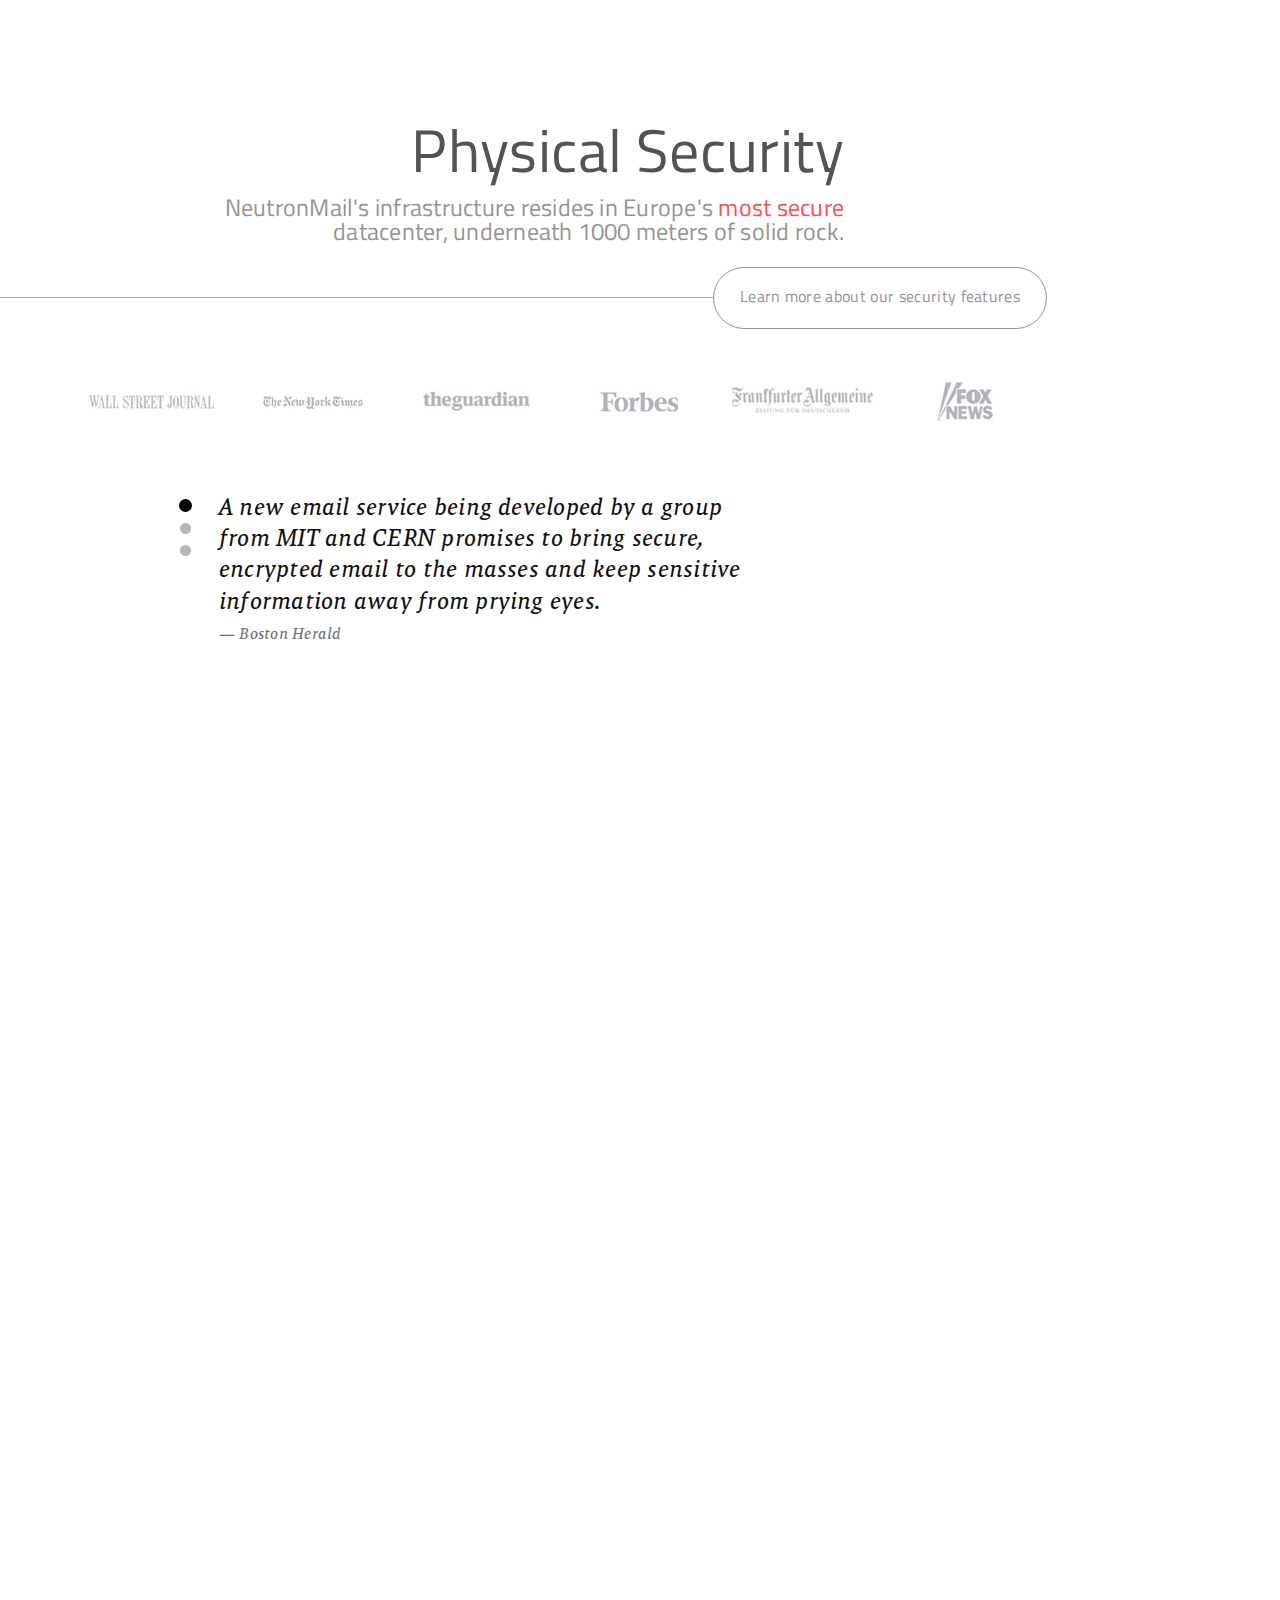
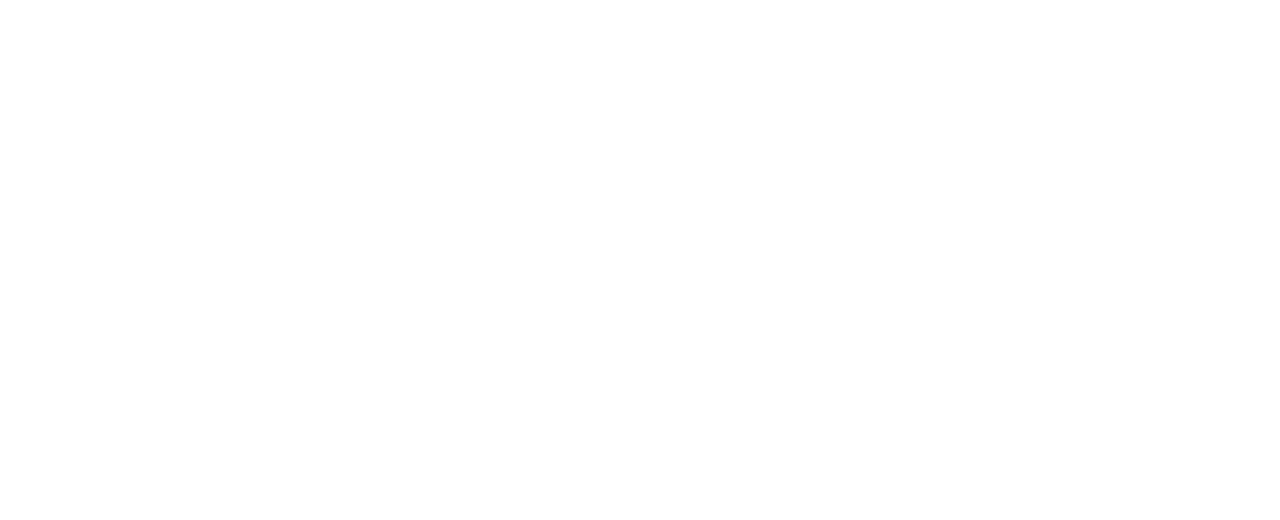
==== NeutronMail/index.html @ 79ae5fa1 "add: slider" ====
<!DOCTYPE html>
<html lang="en">

<head>
  <meta charset="UTF-8">
  <meta name="viewport" content="width=device-width, initial-scale=1.0">
  <meta http-equiv="X-UA-Compatible" content="ie=edge">
  <link rel="stylesheet" href="css/reset.css">
  <link rel="stylesheet" href="css/style.css">
  <title>NeitronMail</title>
</head>

<body>
  <!-- <header class="header">
    <div class="header-column">
      <div class="logo">
        <h1>neutron<span class="logo--purple">Mail<span></h1>
      </div>
      <div class="language">
        <ul class="language-row">
          <li class="language__item"><a href="#">English</a></li>
          <li class="language__item"><a href="#">French</a></li>
          <li class="language__item"><a href="#">Italian</a></li>
          <li class="language__item"><a href="#">Polish</a></li>
        </ul>
      </div>
    </div>
    <nav class="navigation">
      <ul class="navigation__row">
        <li class="navigation__item"><a href="#">About</a></li>
        <li class="navigation__item"><a href="#">Security</a></li>
        <li class="navigation__item"><a href="#">Blog</a></li>
        <li class="navigation__item"><a href="#">Careers</a></li>
        <li class="navigation__item"><a href="#">Support</a></li>
        <li class="navigation__item"><a href="#">Donate</a></li>
      </ul>
    </nav>
    <form class="login-form" action="#">
      <button class="login"><i class="icon-login"></i>Log in</button>
      <button class="signup">Sign up</button>
    </form>
  </header> -->
  <main class="main">
    <!-- <section class="main-top">
      <h2 class="main-top__title">Secure Email Communication</h2>
      <p class="main-top__subtitle">Based in <span>Somewhere</span></p>
      <div class="source">
        <button class="btn">Create account</button>
        <a class="store-link" href="#"><i class="icon-apple"></i></a>
        <a class="store-link" href="#"><img src="assets/img/googlePlay.png" alt="google play"></a>
      </div>
      <div class="sotial-wrapper">
        <ul class="sotial">
          <li><a class="sotial__item--google" href="#" target="_blank"><i class="icon-gplus"></i></a></li>
          <li><a class="sotial__item" href="#" target="_blank"><i class="icon-facebook-squared"></i></a></li>
          <li><a class="sotial__item" href="#" target="_blank"><i class="icon-twitter-squared"></i></a></li>
        </ul>
      </div>
    </section>
    <section class="about">
      <div class="about__item">
        <h3 class="about__title">Swiss Privacy</h3>
        <p class="about__subtitle">Data Security and Neutrality</p>
        <p class="about__text">NeutronMail is incorporated in Somewhere and all our servers are located in Switzerland.
          This means all user data is
          protected by strict Swiss privacy laws.</p>
      </div>
      <div class="about__item">
        <h3 class="about__title">Double Encryption</h3>
        <p class="about__subtitle"> Automatic Email Security</p>
        <p class="about__text">All emails are secured automatically with end-to-end encryption. This means even we
          cannot decrypt and read your emails. As a result, your encrypted emails cannot
          be shared with third parties.</p>
      </div>
      <div class="about__item">
        <h3 class="about__title">Anonymous Email</h3>
        <p class="about__subtitle"> Protect Your Privacy</p>
        <p class="about__text">No personal information is required to create your secure email account. By default, we
          do not keep any IP logs which can be linked to your anonymous email account. Your privacy comes first.</p>
      </div>
    </section> -->
    <section class="security">
      <div class="security__container">
        <h2 class="security__title">Physical Security</h2>
        <p class="security__subtitle">NeutronMail's infrastructure resides in Europe's <span
            class="security__subtitle--red">most secure</span> datacenter,
          underneath 1000 meters of solid rock.</p>
        <a class="security__more-about" href="#">Learn more about our security features</a>
      </div>
      <div class="security__partners">
        <img src="assets/img/partners.jpg" alt="post about us">
      </div>
      <div class="slider-wrap">
        <input type="radio" name="slides" id="point1" checked>
        <input type="radio" name="slides" id="point2">
        <input type="radio" name="slides" id="point3">
        <div class="slider">
          <div class="slider__item">
            <p>A new email service being developed by a group from MIT and CERN promises to bring secure,
              encrypted email to the masses and keep sensitive information away from prying eyes.</p>
            <p class="slider__author">— Boston Herald</p>
          </div>
          <div class="slider__item">
            <p>Deutschland – mein Herz in Flammen<br>
              Will dich lieben und verdammen<br>
              Deutschland – dein Atem kalt<br>
              So jung, und doch so alt<br>
              Deutschland!</p>
            <p class="slider__author">— Rammstein</p>
          </div>
          <div class="slider__item">
            <p> I'm at sixes and sevens<br>
              in the shade of thy heavens<br>
              No moon, nor sun<br>
              Meridian<br>
              prevail in my oblivion</p>
            <p class="slider__author">— Sirenia</p>
          </div>
        </div>
        <div class="control">
          <label class="control__item" for="point1"></label>
          <label class="control__item" for="point2"></label>
          <label class="control__item" for="point3"></label>
        </div>
      </div>
    </section>


  </main>
</body>

</html>
---- NeutronMail/css/style.css ----
@font-face {
  font-family: "TitilliumWeb-Bold";
  src: url(../assets/fonts/TitilliumWeb-Bold/TitilliumWeb-Bold.ttf)
}

@font-face {
  font-family: "TitilliumWeb-SemiBold";
  src: url(../assets/fonts/TitilliumWeb-SemiBold/TitilliumWeb-SemiBold.ttf)
}

@font-face {
  font-family: "TitilliumWeb-Regular";
  src: url(../assets/fonts/TitilliumWeb-Regular/TitilliumWeb-Regular.ttf)
}

@font-face {
  font-family: "MalagaOTRegItalic";
  src: url(../assets/fonts/MalagaOTRegItalic/MalagaOTRegItalic.otf)
}

@font-face {
  font-family: 'fontello';
  src: url('../assets/fonts/favicon/fontello.eot'),
    url('../assets/fonts/favicon/fontello.woff2') format('woff2'),
    url('../assets/fonts/favicon/fontello.woff') format('woff'),
    url('../assets/fonts/favicon/fontello.ttf') format('truetype'),
    url('../assets/fonts/favicon/fontello.svg') format('svg');
  font-weight: normal;
  font-style: normal;
}

[class^="icon-"]:before,
[class*=" icon-"]:before {
  font-family: "fontello";
  font-style: normal;
  font-weight: normal;
  display: inline-block;
  text-decoration: inherit;
  width: 1em;
  margin-right: .2em;
  text-align: center;
  font-variant: normal;
  text-transform: none;
  line-height: 1em;
  margin-left: .2em;
  -webkit-font-smoothing: antialiased;
  -moz-osx-font-smoothing: grayscale;
}

.icon-login:before {
  content: '\e800';
}

.icon-gplus:before {
  content: '\f0d5';
}

.icon-upload-cloud:before {
  content: '\f0ee';
}

.icon-dollar:before {
  content: '\f155';
}

.icon-apple:before {
  content: '\f179';
}

.icon-twitter-squared:before {
  content: '\f304';
}

.icon-facebook-squared:before {
  content: '\f308';
}

body {
  padding: 0 15px;
  font-family: "TitilliumWeb-Regular", sans-serif;
  font-size: 16px;
  color: #6f6f6f;
  /* background: url('../assets/img/background-top.jpg') no-repeat 50% 222px; */
  height: 2000px;
}

.header {
  display: flex;
  justify-content: space-between;
  max-width: 1400px;
  margin: 0 auto;
  padding-top: 78px;
}

.logo {
  font-family: "TitilliumWeb-Bold", sans-serif;
  font-size: 1.875rem;
  color: #858688;
}

.logo h1 {
  line-height: 2rem
}

.logo--purple {
  color: #5b4295;
}

.language {
  margin-top: 23px;
  padding-left: 3px;
}

.language-row {
  display: flex;
}

.language__item {
  position: relative;
  font-size: 0.875rem;
  color: #959595;

}

.language__item a {
  color: #959595;
}

.language__item a:hover {
  text-shadow: 0 0 .8px #959595, 0 0 .8px #959595, 0 0 .8px #959595;
}

.language__item a:hover:after {
  content: '';
  display: block;
  position: absolute;
  bottom: -5px;
  width: 100%;
  border-bottom: 1px solid #959595;
}

.language__item:nth-child(n + 2) {
  margin-left: 26px;
}

.language__item:nth-of-type(n + 2)::before {
  content: "/";
  display: block;
  position: absolute;
  left: -15px;
}

.navigation {
  flex-grow: 1;
  padding-right: 47px;
}

.navigation__row {
  display: flex;
  justify-content: flex-end;
}

.navigation__item a {
  display: block;
  padding: 10px 13px;
  letter-spacing: 0.003rem;
  color: #454545;
}

.navigation__item a:hover {
  text-shadow: 0 0 .8px #959595, 0 0 .8px #959595, 0 0 .8px #959595;
  transition-duration: 0.2s;
}

.login {
  width: 94px;
  height: 40px;
  border: none;
  border-radius: 20px;
  padding: 0 0 5px 0;
  margin-right: 7px;
  background: none;
  font-family: "TitilliumWeb-Bold", sans-serif;
  word-spacing: 0.15rem;
}

.login i {
  color: #582c7e;
  margin-right: 5px;
}

.login:hover {
  border-radius: 25px;
  box-shadow: 0 10px 18px 1px #6274cacc;
}

.login:active {
  box-shadow: 0 7px 18px 2px #6274ca;
}

.signup {
  width: 94px;
  height: 40px;
  border: none;
  border-radius: 20px;
  padding-bottom: 5px;

  font-family: "TitilliumWeb-Bold", sans-serif;
  word-spacing: 0.15rem;
  background: linear-gradient(352deg, rgba(98, 118, 205, 1) 0%, rgba(88, 44, 126, 1) 73%);
  box-shadow: 0 10px 18px 1px #6274cacc;
  color: white;
}

.signup:hover {
  background: linear-gradient(352deg, rgba(112, 133, 224, 0.9) 0%, rgba(88, 44, 126, 0.9) 73%);
  color: black;
}

.signup:active {
  box-shadow: 0 7px 18px 2px #6274ca;
}



/*----------------- main --------------------*/
.main-top {
  display: flex;
  position: relative;
  flex-direction: column;
  align-items: center;
  padding-top: 167px;

}

.main-top__title {
  font-family: "TitilliumWeb-SemiBold", sans-serif;
  text-align: center;
  font-size: 3.75rem;
  letter-spacing: 0.046rem;
}

.main-top__subtitle {
  margin-top: 17px;
  font-size: 2.25rem;
}

.main-top__subtitle span {
  color: #fc2028;
}

.source {
  margin-top: 75px;
  display: flex;
  position: relative;
  justify-content: space-between;
  align-items: center;
  width: 385px;
}

.source::before {
  content: '';
  display: block;
  position: absolute;
  left: -130px;
  top: 23px;
  width: 602px;
  height: 57px;
  background: url(../assets/img/gradient.png) no-repeat;
  z-index: 1;
}

.btn {
  height: 56px;
  width: 246px;
  border: none;
  border-radius: 45px;
  padding-bottom: 5px;

  font-family: "TitilliumWeb-Bold", sans-serif;
  font-size: 1.125rem;
  background: linear-gradient(132deg, rgba(100, 108, 146, 1) 39%, rgba(95, 46, 105, 1) 74%);
  box-shadow: 0 5px 10px 5px #2e3e91aa;
  color: white;
  z-index: 10;
}

.store-link {
  display: flex;
  justify-content: center;
  align-items: center;
  height: 46px;
  width: 46px;
  border-radius: 50%;
  background-color: #714982;
  color: white;
  font-size: 22px;
  z-index: 10;
}

.sotial-wrapper {
  position: absolute;
  right: 60px;
  top: 176px;
}

.sotial {
  width: 40px;
  height: 95px;
  display: flex;
  flex-direction: column;
  align-items: center;
  justify-content: space-between;
}

.sotial__item--google {
  display: flex;
  align-items: center;
  font-size: 11px;
  width: 19px;
  height: 19px;
  border-radius: 3px;
  background-color: #676766;
  color: white;
}

.sotial__item--google:hover {
  background-color: #dc5443;
  transition-duration: 0.2s;
}

.sotial__item {
  display: block;
  font-size: 22px;
  color: #676766;
}

.sotial li:nth-child(2):hover a {
  color: #35609f;
}

.sotial li:nth-child(3):hover a {
  color: #2daae1;
}

.about {
  padding-left: 80px;
  display: flex;
  justify-content: space-between;
  margin: 357px auto 0;
  width: 1320px;

}

.about__item {
  position: relative;
  width: 365px;
}

.about__title {
  padding-left: 60px;
  font-size: 1.875rem;
  letter-spacing: 0.025rem;
}

.about__item:nth-child(1)::before {
  content: "";
  display: block;
  position: absolute;
  width: 50px;
  height: 50px;
  background: url(../assets/img/privacy.png) no-repeat -12px -8px;
}

.about__item:nth-child(2)::before {
  content: "";
  display: block;
  position: absolute;
  width: 50px;
  height: 50px;
  background: url(../assets/img/lock.png) no-repeat -25px -16px;
}

.about__item:nth-child(1)::after {
  content: "";
  display: block;
  position: absolute;
  right: -30px;
  top: -130px;
  height: 210px;
  border-left: 1px solid #b0b0b0;
}

.about__item:nth-child(3)::before {
  content: "";
  display: block;
  position: absolute;
  width: 50px;
  height: 50px;
  background: url(../assets/img/key.png) no-repeat -15px -5px;
}

.about__item:nth-child(2)::after {
  content: "";
  display: block;
  position: absolute;
  right: -25px;
  top: 2px;
  height: 434px;
  border-left: 1px solid #b0b0b0;
}

.about__item:nth-child(3)::after {
  content: "";
  display: block;
  position: absolute;
  left: 413px;
  top: 2px;
  width: 1000px;
  border-top: 1px solid #b0b0b0;
}

.about__subtitle {
  margin-top: 3px;
  padding-left: 60px;
  font-size: 1.125rem;
  letter-spacing: 0.02rem;
}

.about__text {
  margin-top: 30px;
  line-height: 1.41rem;
  font-size: 0.875rem;
}

.security__container {
  max-width: 840px;
  margin: 120px auto 0;
  display: flex;
  flex-direction: column;
  align-items: flex-end;
}

.security__title {
  font-size: 3.75rem;
  color: #535353;
  letter-spacing: 0.025rem;
  margin-right: 216px;

}

.security__subtitle {
  font-size: 1.5rem;
  color: #959393;
  letter-spacing: 0.015rem;
  text-align: right;
  margin-top: 15px;
  margin-right: 216px;

}

.security__subtitle--red {
  color: #f65151;
}

.security__more-about {
  display: block;
  position: relative;
  margin-right: 13px;
  margin-top: 24px;
  text-align: center;
  width: 334px;
  height: 62px;
  border: 1px solid #959393;
  border-radius: 35px;
  line-height: 57px;
  letter-spacing: 0.02rem;
  color: #959393;
}

.security__more-about::before {
  content: "";
  display: block;
  position: absolute;
  right: 333px;
  top: 29px;
  width: 10000px;
  border-top: 1px solid #b0b0b0;
}

.security__more-about:hover {
  color: #fff;
  background-color: #959393;
  transition-duration: 0.2s;
}

.security__more-about:active {
  color: #000;
}

.security__partners {
  margin-top: 40px;
  margin-left: 58px;
}

.slider-wrap {
  position: relative;
  box-sizing: content-box;
  margin: 57px auto 0;
  width: 542px;
  height: 250px;
  padding-right: 24%;
  letter-spacing: 0.015rem;
}

.slider-wrap input {
  display: none;
}

.slider__item {
  position: absolute;
  line-height: 1.95rem;
  left: 0;
  top: 0;
  width: 542px;
  font-size: 1.5rem;
  font-family: "MalagaOTRegItalic", sans-serif;
  color: #101010;
  z-index: 0;
  opacity: 0;
}

.slider__author {
  font-size: 1rem;
  color: #727272;
  margin-top: 2px;
}

.control {
  display: flex;
  flex-direction: column;
  align-items: center;
  justify-content: space-between;
  height: 57px;
  width: 15px;
  position: absolute;
  top: 7px;
  left: -41px;
}

.control__item {
  cursor: pointer;
  display: block;
  width: 11px;
  height: 11px;
  border-radius: 50%;
  background: #b7b7b7;
}

#point1:checked~.control .control__item:nth-of-type(1),
#point2:checked~.control .control__item:nth-of-type(2),
#point3:checked~.control .control__item:nth-of-type(3) {
  width: 13px;
  height: 13px;
  background: #000;
}

#point1:checked~.slider .slider__item:nth-of-type(1),
#point2:checked~.slider .slider__item:nth-of-type(2),
#point3:checked~.slider .slider__item:nth-of-type(3) {
  z-index: 1;
  opacity: 1;
}














@media screen and (max-width: 1350px) {
  .about {
    padding: 0;
    width: 100%;
  }

  .about__item:nth-child(1)::after,
  .about__item:nth-child(2)::after,
  .about__item:nth-child(3)::after {
    display: none;
  }

}

@media screen and (max-width: 1200px) {
  .sotial-wrapper {
    right: 30px;
    top: 276px;
  }

  .about {
    margin-top: 220px;
    flex-direction: column;
    align-items: center;
  }

  .about__item {
    margin-top: 50px;
  }

  .security__partners {
    margin-left: -15px;
  }
}

@media screen and (max-width: 950px) {
  .header {
    padding-top: 15px;
    flex-wrap: wrap;
  }

  .navigation {
    order: 3;
    width: 100%;
    padding: 10px 0 0 0;
  }

  .navigation__row {
    justify-content: center;
  }

  .security__container {
    align-items: center;
  }

  .security__title {
    margin-right: 0;
    text-align: center;
  }

  .security__subtitle {
    margin-right: 0;
    width: 75%;
  }

  .security__more-about {
    align-self: flex-end;
  }

  .security__partners {
    display: none;
  }
}

@media screen and (max-width: 750px) {
  .sotial-wrapper {
    display: none;
  }
}

@media screen and (max-width: 470px) {
  .header {
    flex-direction: column;
  }

  .navigation__row {
    flex-direction: column;
  }

  .navigation__item a {
    padding-left: 0;
  }

  .login-form {
    margin-top: 25px;
  }

  .main-top {
    padding-top: 10px;
  }
}
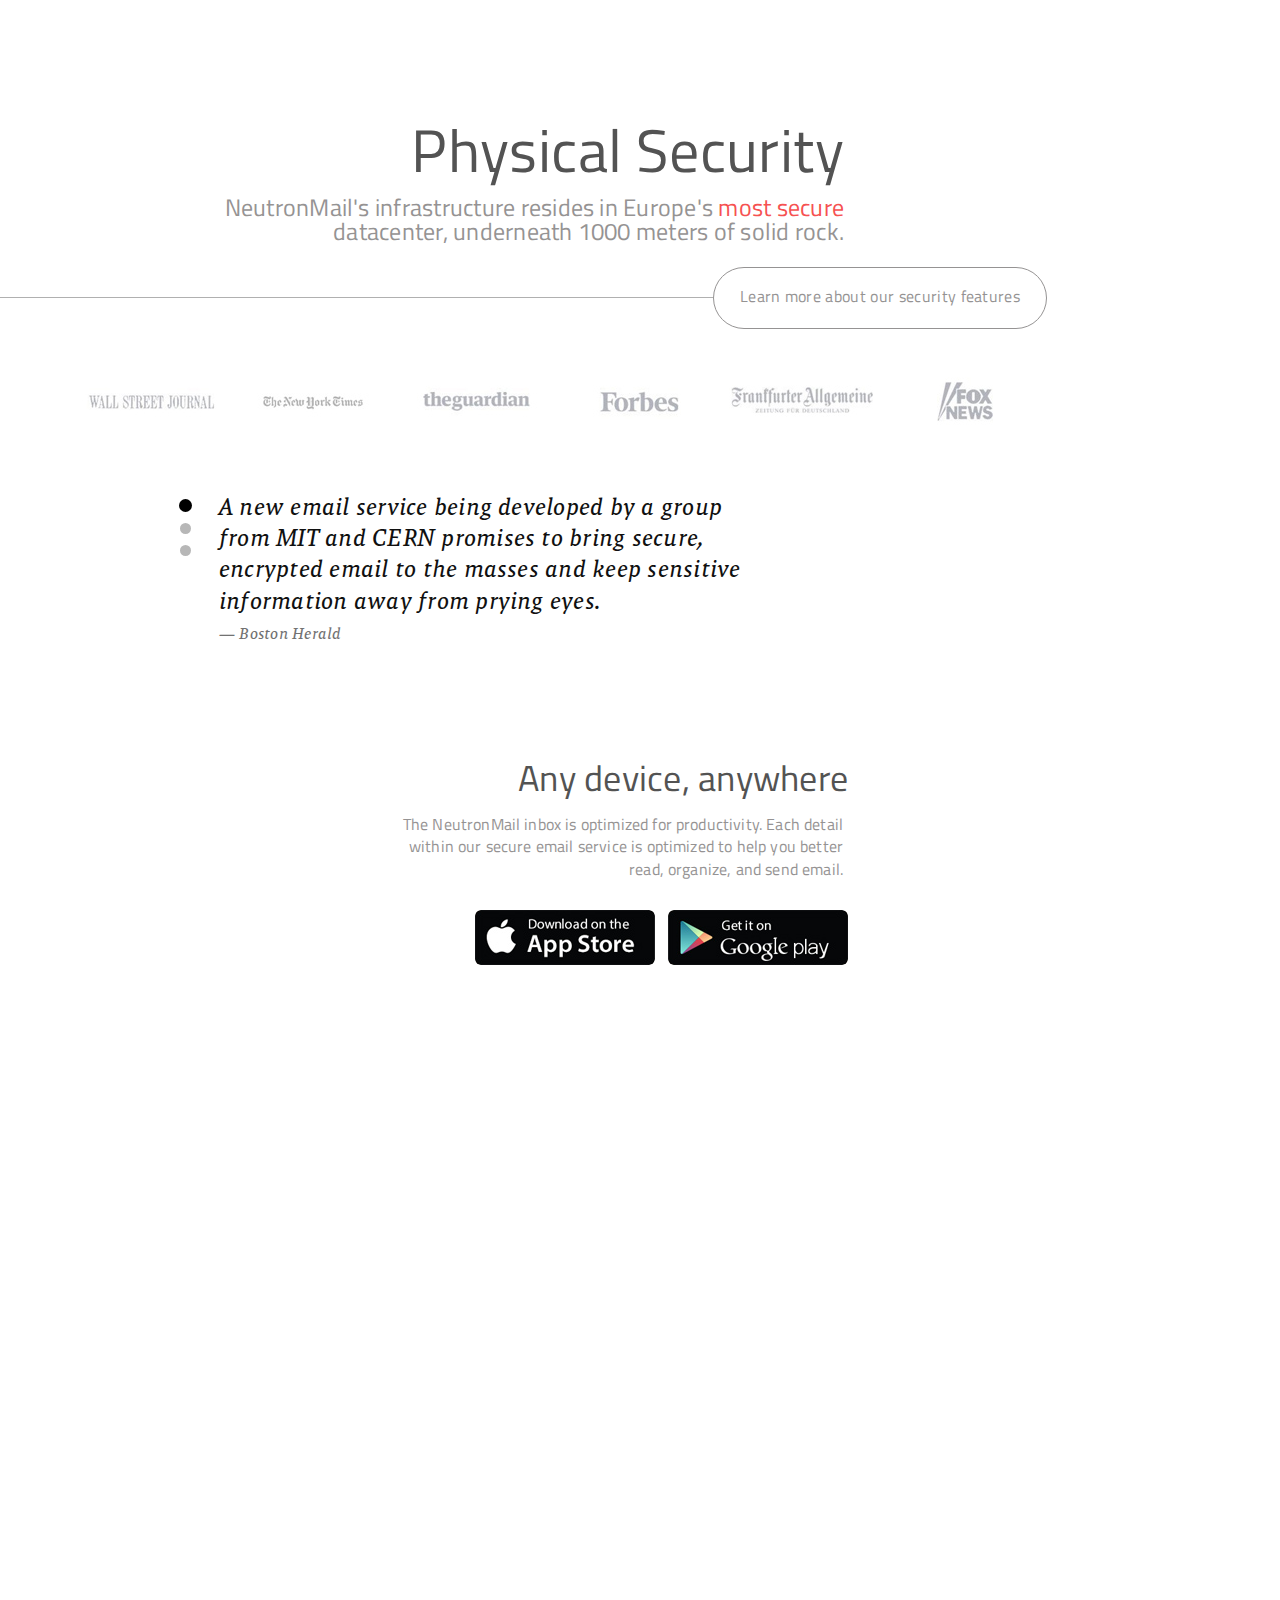
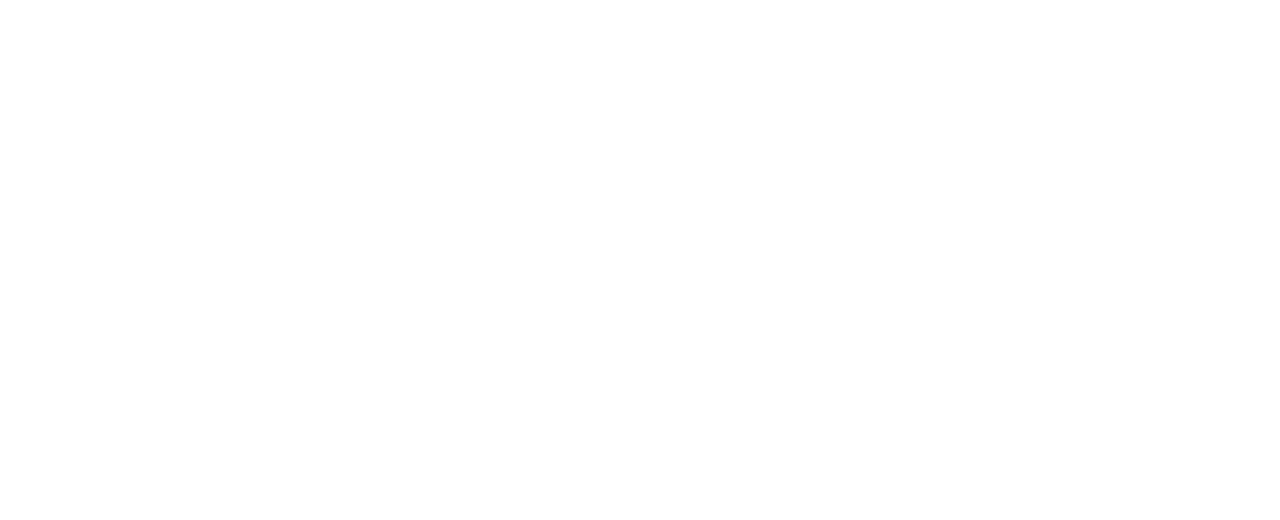
==== commit 5c039eae: "add: section 'device'" ====
--- a/NeutronMail/index.html
+++ b/NeutronMail/index.html
@@ -124,6 +124,15 @@
         </div>
       </div>
     </section>
+    <section class="device">
+      <h3 class="device__title">Any device, anywhere</h3>
+      <p class="device__text">The NeutronMail inbox is optimized for productivity. Each detail within our secure email
+        service is optimized to help you better read, organize, and send email.</p>
+      <ul class="device__download">
+        <li><a class="device__link" href="#"><img src="assets/img/AppStore.jpg" alt="AppStore"></a></li>
+        <li><a class="device__link" href="#"><img src="assets/img/GooglePlay.jpg" alt="Goolge play"></a></li>
+      </ul>
+    </section>
 
 
   </main>
--- a/NeutronMail/css/style.css
+++ b/NeutronMail/css/style.css
@@ -572,6 +572,40 @@
   opacity: 1;
 }
 
+.device {
+  box-sizing: content-box;
+  display: flex;
+  margin: 18px auto 0;
+  padding-right: 49px;
+  flex-direction: column;
+  align-items: flex-end;
+  max-width: 465px;
+}
+.device__title {
+  font-size: 2.25rem;
+  color: #535353;
+  letter-spacing: 0.015rem;
+}
+.device__text {
+  margin-top: 17px;
+  padding-right: 5px;
+  color: #959393;
+  font-size: 1rem;
+  text-align: right;
+  line-height: 1.4rem;
+  letter-spacing: 0.01rem;
+}
+.device__download {
+  display: flex;
+  margin-top: 30px;
+}
+.device__download li:nth-of-type(1) {
+  margin-right: 13px;
+}
+.device__link img{
+  display: block;
+  border-radius: 6px;
+}
 
 
 
@@ -657,6 +691,15 @@
   .security__partners {
     display: none;
   }
+  .slider-wrap {
+    padding: 0;
+    width: 80%;
+  }
+  .slider__item {
+    font-size: 1rem;
+    width: 100%;
+    line-height: 1.5rem;
+  }
 }
 
 @media screen and (max-width: 750px) {
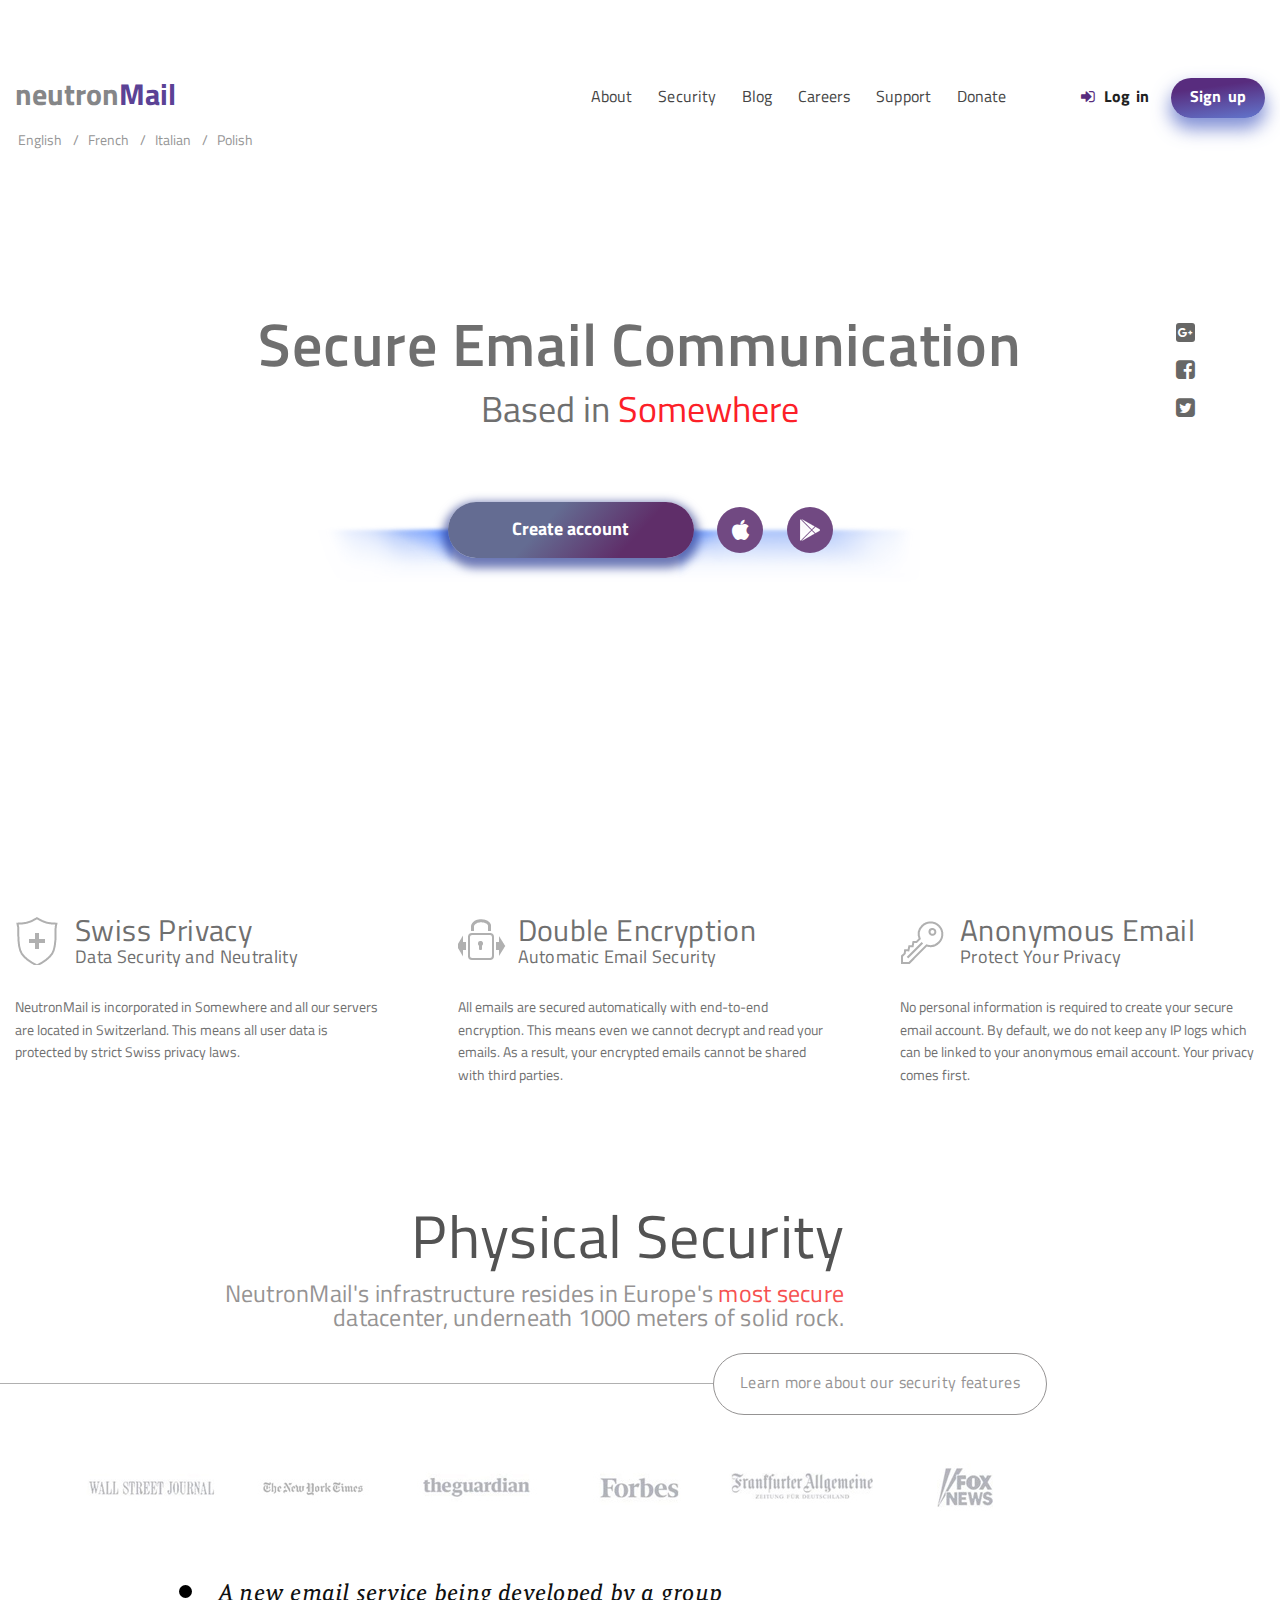
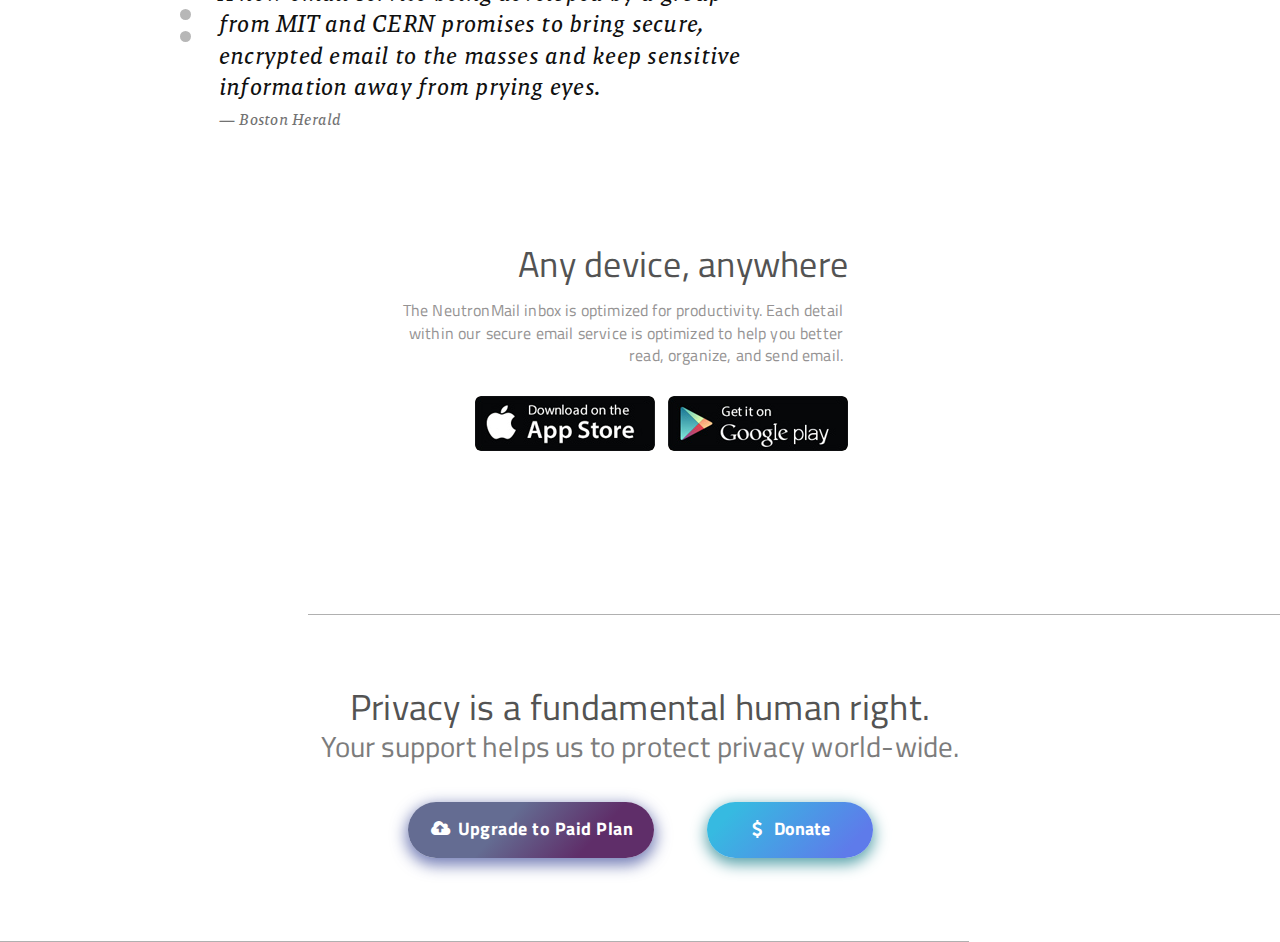
==== commit 96c58374: "add: section 'support-us'" ====
--- a/NeutronMail/index.html
+++ b/NeutronMail/index.html
@@ -11,7 +11,7 @@
 </head>
 
 <body>
-  <!-- <header class="header">
+  <header class="header">
     <div class="header-column">
       <div class="logo">
         <h1>neutron<span class="logo--purple">Mail<span></h1>
@@ -39,9 +39,9 @@
       <button class="login"><i class="icon-login"></i>Log in</button>
       <button class="signup">Sign up</button>
     </form>
-  </header> -->
+  </header>
   <main class="main">
-    <!-- <section class="main-top">
+    <section class="main-top">
       <h2 class="main-top__title">Secure Email Communication</h2>
       <p class="main-top__subtitle">Based in <span>Somewhere</span></p>
       <div class="source">
@@ -78,7 +78,7 @@
         <p class="about__text">No personal information is required to create your secure email account. By default, we
           do not keep any IP logs which can be linked to your anonymous email account. Your privacy comes first.</p>
       </div>
-    </section> -->
+    </section>
     <section class="security">
       <div class="security__container">
         <h2 class="security__title">Physical Security</h2>
@@ -133,7 +133,14 @@
         <li><a class="device__link" href="#"><img src="assets/img/GooglePlay.jpg" alt="Goolge play"></a></li>
       </ul>
     </section>
-
+    <section class="support-us">
+      <h2 class="support-us__title">Privacy is a fundamental human right.</h2>
+      <p class="support-us__subtitle">Your support helps us to protect privacy world-wide.</p>
+      <form action="#" class="support-us__form">
+        <button class="btn support-us__upgrade"><i class="icon-upload-cloud"></i> Upgrade to Paid Plan</button>
+        <button class="btn support-us__donate"><i class="icon-dollar"></i> Donate</button>
+      </form>
+    </section>
 
   </main>
 </body>
--- a/NeutronMail/css/style.css
+++ b/NeutronMail/css/style.css
@@ -581,11 +581,13 @@
   align-items: flex-end;
   max-width: 465px;
 }
+
 .device__title {
   font-size: 2.25rem;
   color: #535353;
   letter-spacing: 0.015rem;
 }
+
 .device__text {
   margin-top: 17px;
   padding-right: 5px;
@@ -595,16 +597,86 @@
   line-height: 1.4rem;
   letter-spacing: 0.01rem;
 }
+
 .device__download {
   display: flex;
   margin-top: 30px;
 }
+
 .device__download li:nth-of-type(1) {
   margin-right: 13px;
 }
-.device__link img{
+
+.device__link img {
   display: block;
   border-radius: 6px;
+}
+
+.device__link:hover img {
+  opacity: 0.8;
+}
+
+.support-us {
+  position: relative;
+  margin-top: 238px;
+  display: flex;
+  flex-direction: column;
+  align-items: center;
+}
+
+.support-us::before {
+  content: "";
+  display: block;
+  position: absolute;
+  left: 23.4%;
+  top: -75px;
+  width: 2000px;
+  border-top: 1px solid #b0b0b0;
+}
+
+.support-us::after {
+  content: "";
+  display: block;
+  position: absolute;
+  left: -15px;
+  bottom: -84px;
+  width: calc(100% * 0.775);
+  border-top: 1px solid #b0b0b0;
+}
+
+.support-us__title {
+  font-size: 2.25rem;
+  color: #535353;
+  letter-spacing: 0.02rem;
+}
+
+.support-us__subtitle {
+  margin-top: 7px;
+  font-size: 1.8125rem;
+  color: #7c7c7c;
+  letter-spacing: 0.012rem;
+}
+
+.support-us__form {
+  margin-top: 41px;
+  display: flex;
+  justify-content: space-between;
+  width: 465px;
+}
+
+.support-us__upgrade {
+  box-shadow: 0px 5px 15px 2px #2e3e91aa;
+  letter-spacing: 0.03rem;
+}
+
+.support-us__donate {
+  width: 166px;
+  background: linear-gradient(132deg, rgba(54, 186, 225, 1) 15%, rgba(94, 123, 234, 1) 85%);
+  box-shadow: 0 5px 15px 1px #55a1a9;
+}
+
+.support-us__donate i {
+  margin-left: -5px;
 }
 
 
@@ -691,10 +763,12 @@
   .security__partners {
     display: none;
   }
+
   .slider-wrap {
     padding: 0;
     width: 80%;
   }
+
   .slider__item {
     font-size: 1rem;
     width: 100%;
@@ -706,6 +780,21 @@
   .sotial-wrapper {
     display: none;
   }
+
+  .device {
+    padding-right: 0;
+  }
+}
+
+@media screen and (max-width: 500px) {
+  .support-us__form {
+    flex-direction: column;
+    align-items: center;
+  }
+
+  .support-us__donate {
+    margin-top: 20px;
+  }
 }
 
 @media screen and (max-width: 470px) {
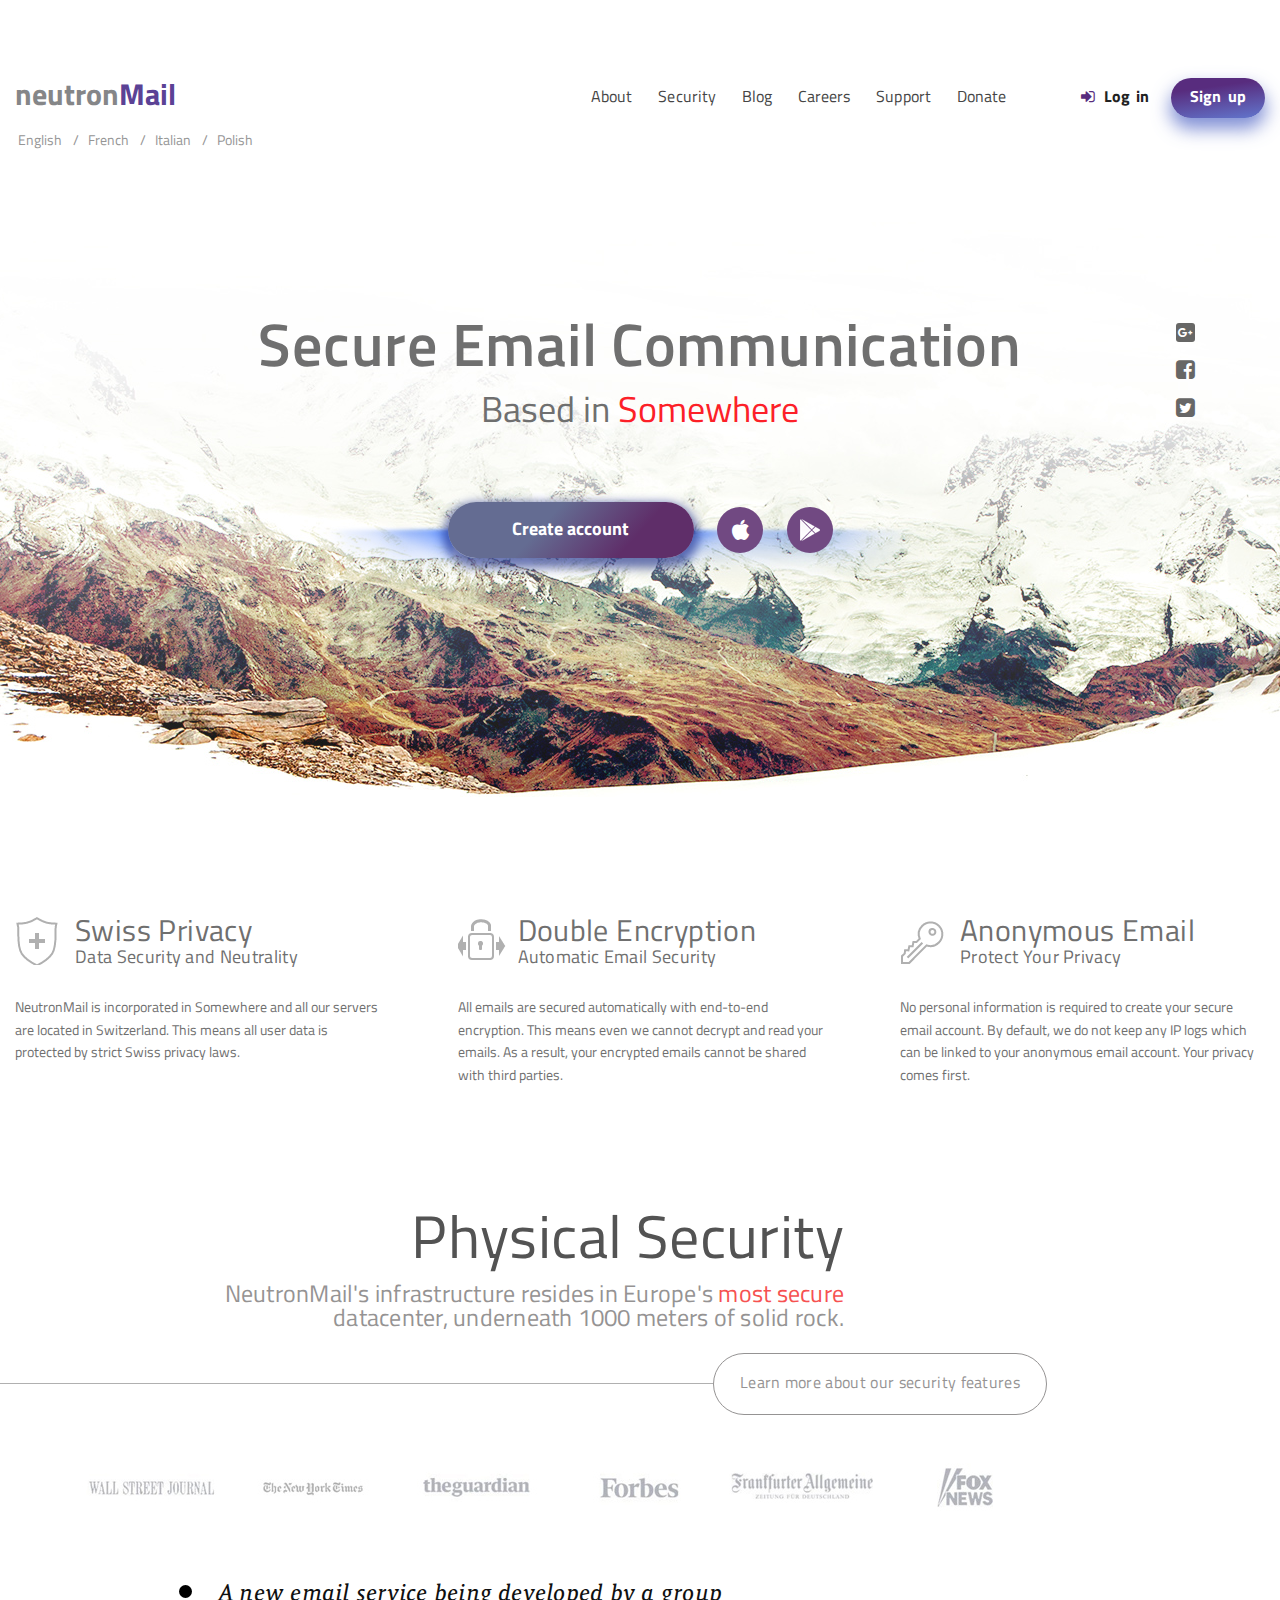
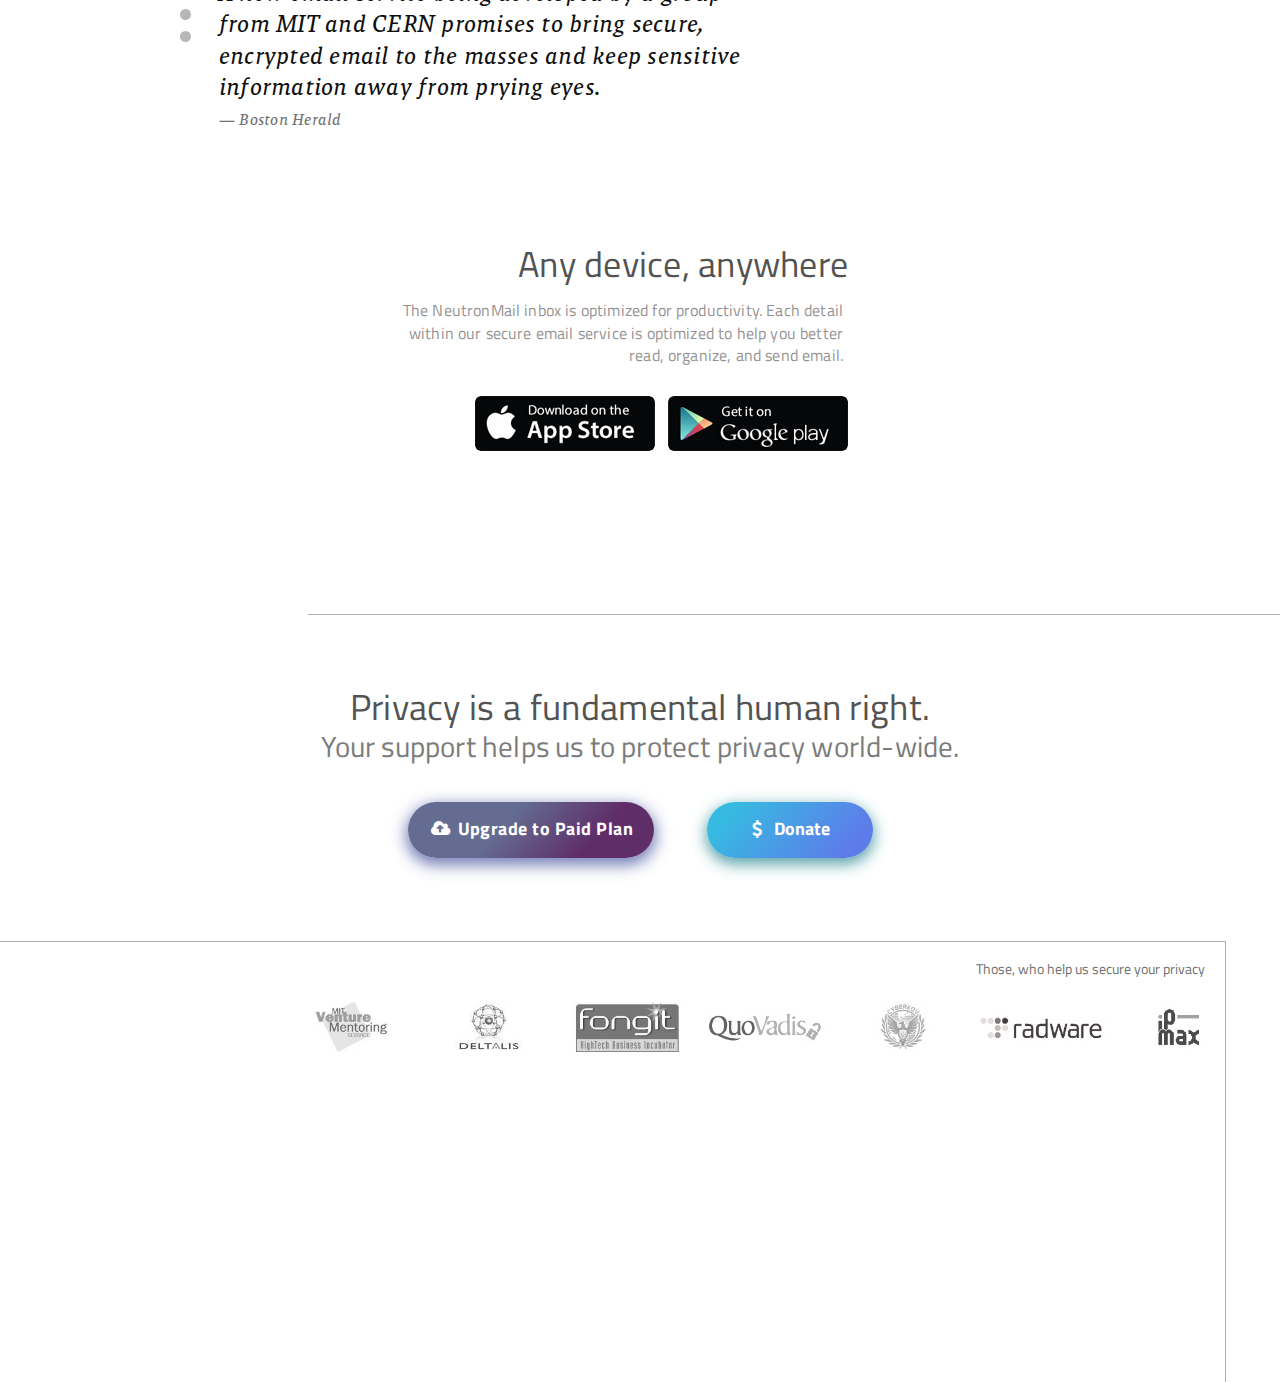
==== commit 3b11b1d8: "add section 'partners'" ====
--- a/NeutronMail/index.html
+++ b/NeutronMail/index.html
@@ -56,7 +56,7 @@
           <li><a class="sotial__item" href="#" target="_blank"><i class="icon-twitter-squared"></i></a></li>
         </ul>
       </div>
-    </section>
+    </section> 
     <section class="about">
       <div class="about__item">
         <h3 class="about__title">Swiss Privacy</h3>
@@ -141,7 +141,10 @@
         <button class="btn support-us__donate"><i class="icon-dollar"></i> Donate</button>
       </form>
     </section>
-
+    <section class="partners">
+      <p class="partners__text">Those, who help us secure your privacy</p>
+      <img class="partners__img" src="assets/img/partners2.jpg" alt="Cool company partners">
+    </section>
   </main>
 </body>
 
--- a/NeutronMail/css/style.css
+++ b/NeutronMail/css/style.css
@@ -80,8 +80,9 @@
   font-family: "TitilliumWeb-Regular", sans-serif;
   font-size: 16px;
   color: #6f6f6f;
-  /* background: url('../assets/img/background-top.jpg') no-repeat 50% 222px; */
+  background: url('../assets/img/background-top.jpg') no-repeat 50% 222px;
   height: 2000px;
+  overflow-x: hidden;
 }
 
 .header {
@@ -418,6 +419,7 @@
   top: 2px;
   width: 1000px;
   border-top: 1px solid #b0b0b0;
+  
 }
 
 .about__subtitle {
@@ -634,16 +636,6 @@
   border-top: 1px solid #b0b0b0;
 }
 
-.support-us::after {
-  content: "";
-  display: block;
-  position: absolute;
-  left: -15px;
-  bottom: -84px;
-  width: calc(100% * 0.775);
-  border-top: 1px solid #b0b0b0;
-}
-
 .support-us__title {
   font-size: 2.25rem;
   color: #535353;
@@ -678,9 +670,41 @@
 .support-us__donate i {
   margin-left: -5px;
 }
-
-
-
+.partners {
+  position: relative;
+  width: 78.8%;
+  /* margin-right: calc(100% - 1476px); */
+  margin-top: 104px;
+  display: flex;
+  flex-direction: column;
+  align-items: flex-end;
+}
+.partners::before {
+    content: "";
+    display: block;
+    position: absolute;
+    right: 39px;
+    top: -21px;
+    width: 2000px;
+    border-top: 1px solid #b0b0b0;
+}
+.partners::after{
+    content: "";
+    display: block;
+    position: absolute;
+    right: 39px;
+    top: -20px;
+    height: 440px;
+    border-left: 1px solid #b0b0b0;
+}
+.partners__text {
+  margin-right: 60px;
+  font-size: 0.9rem;
+}
+
+.partners__img {
+  margin-top: 1px;
+}
 
 
 
@@ -702,6 +726,9 @@
   .about__item:nth-child(3)::after {
     display: none;
   }
+  .partners {
+    width: 100%;
+  }
 
 }
 
@@ -725,7 +752,11 @@
     margin-left: -15px;
   }
 }
-
+@media screen and (max-width: 1000px) {
+  .partners {
+    display: none;
+  }
+}
 @media screen and (max-width: 950px) {
   .header {
     padding-top: 15px;
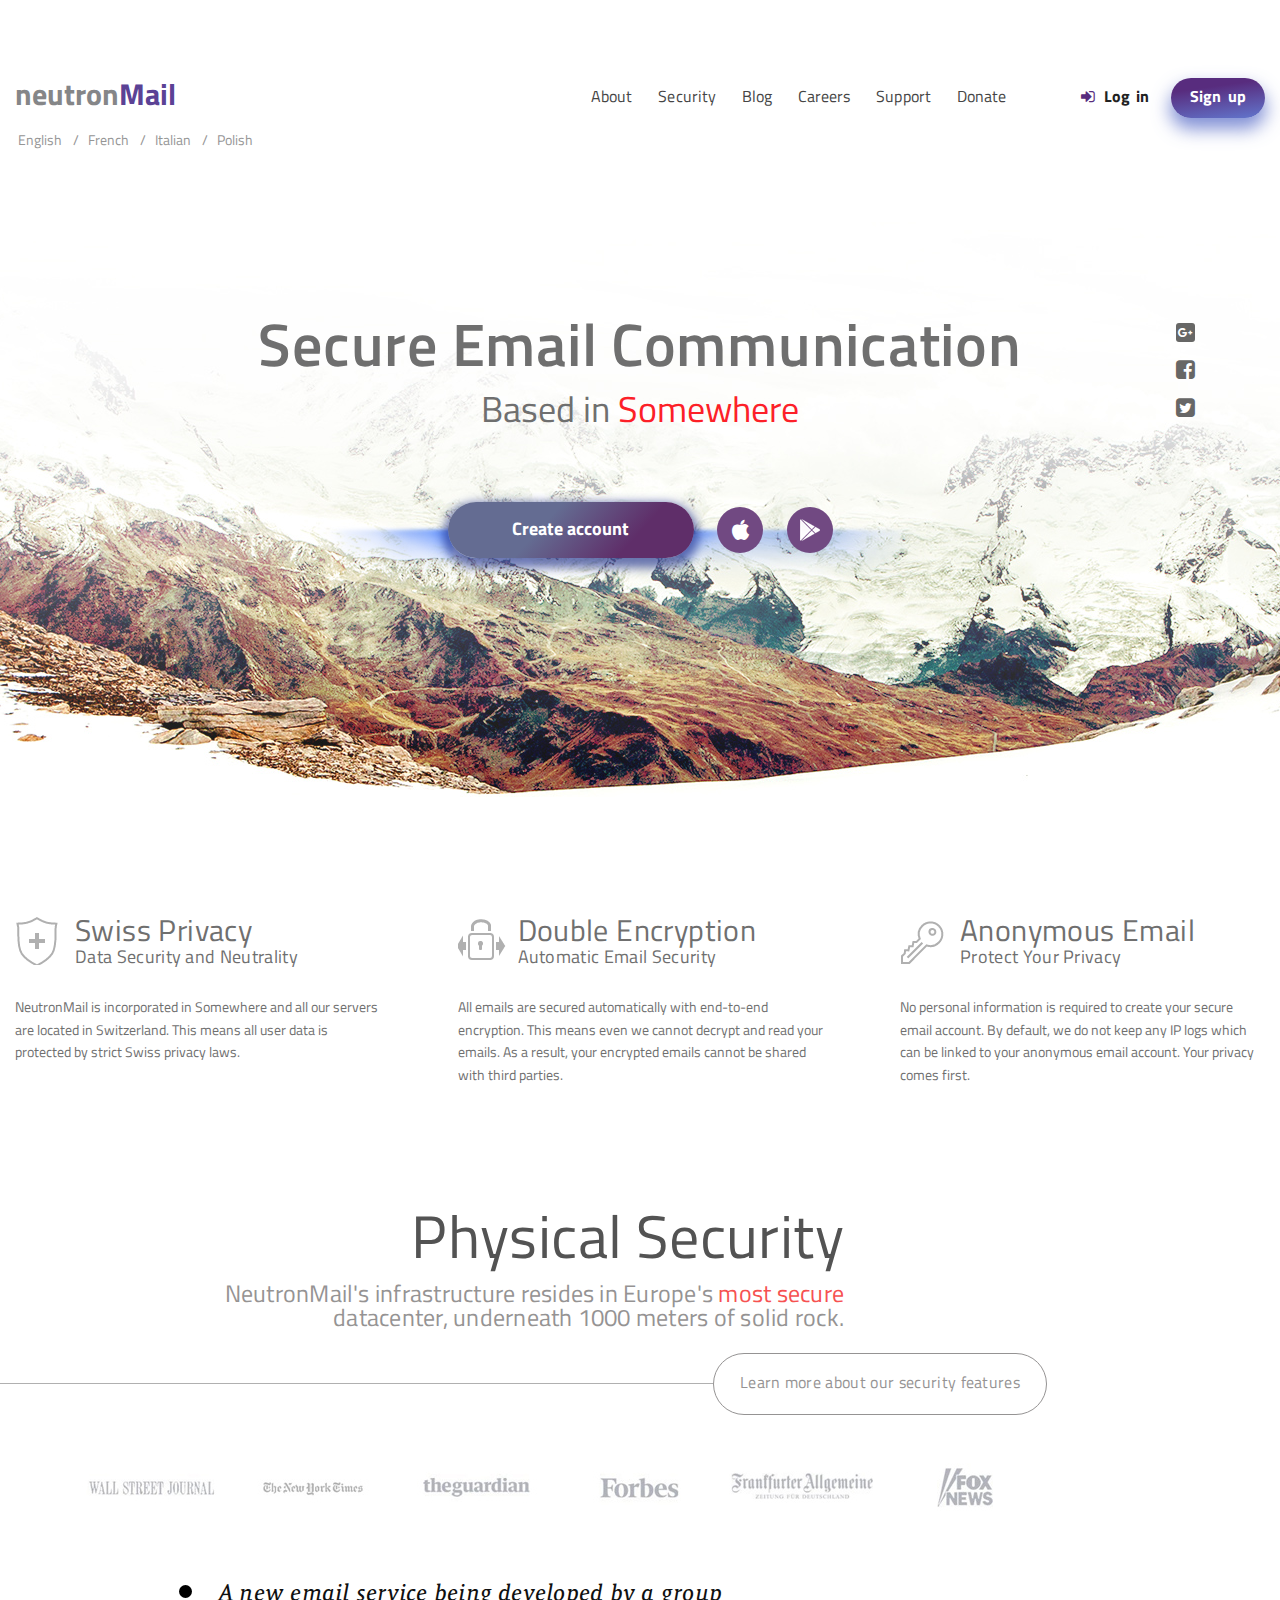
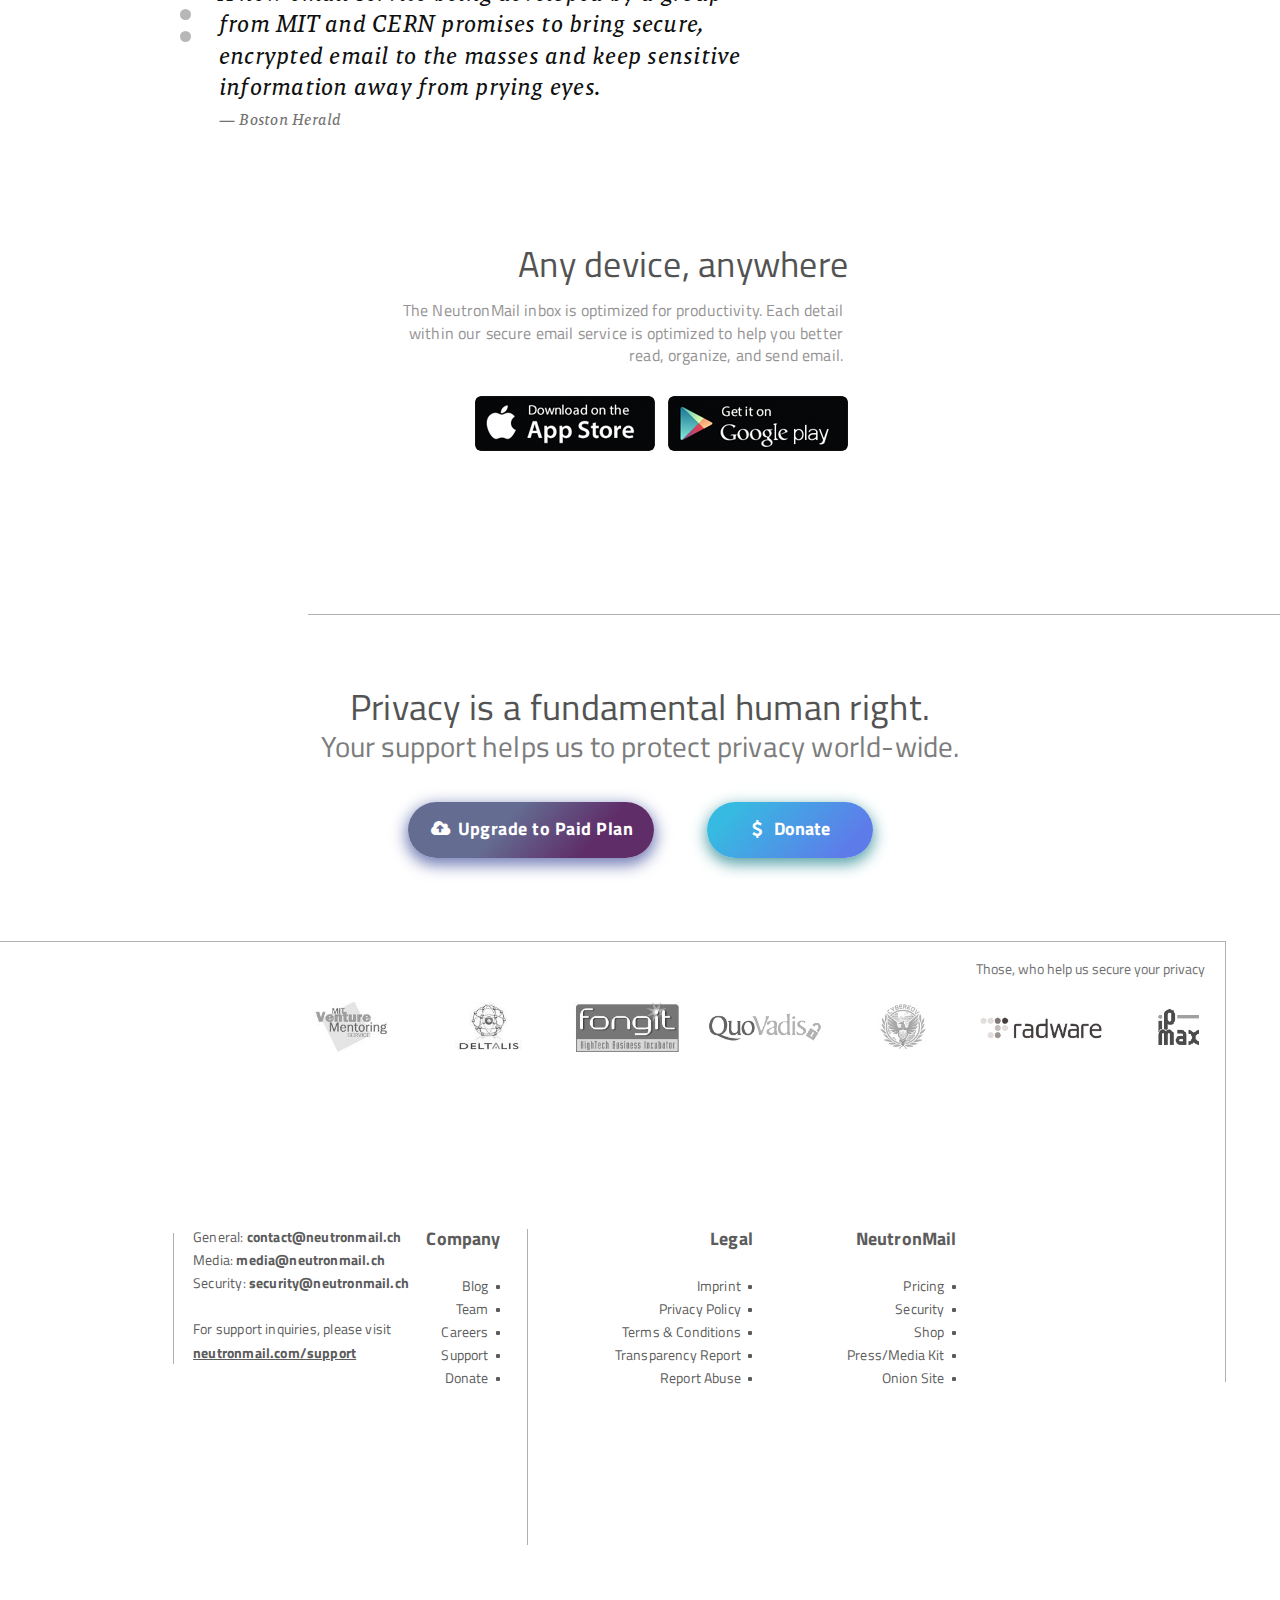
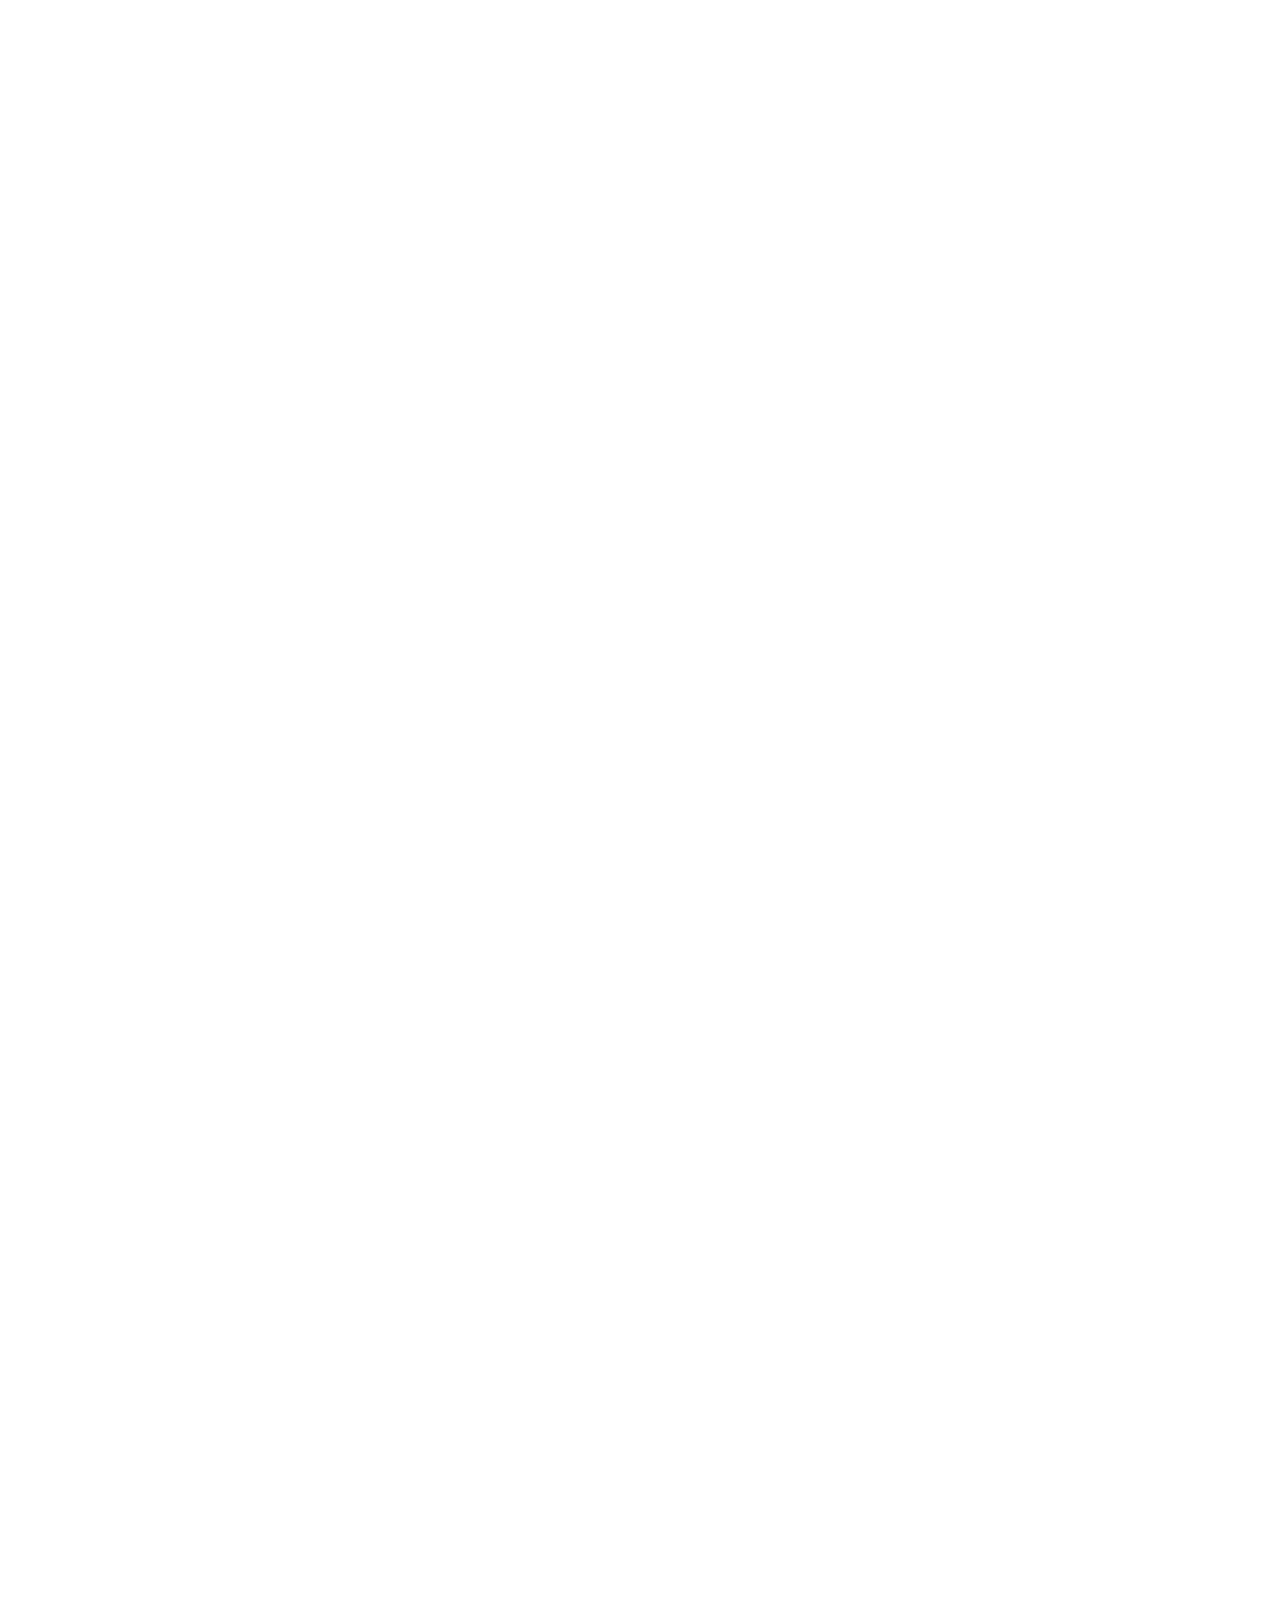
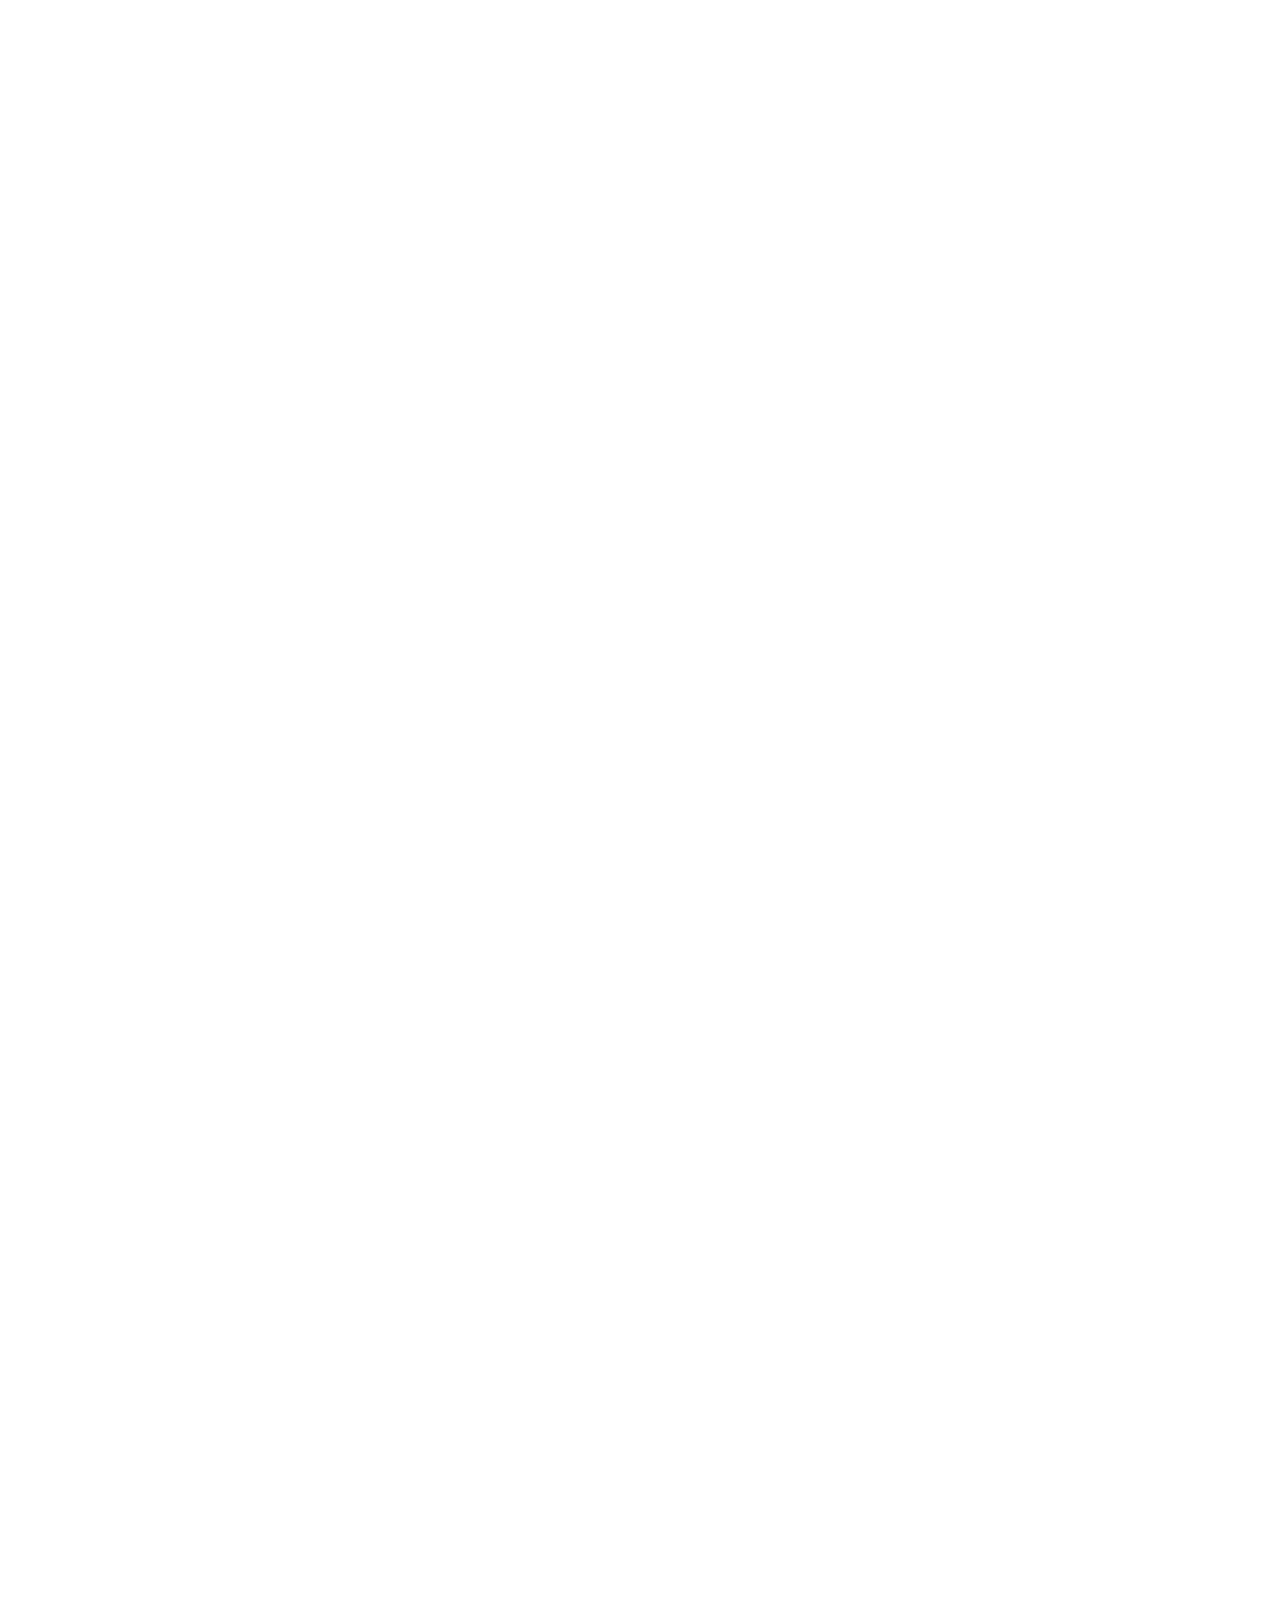
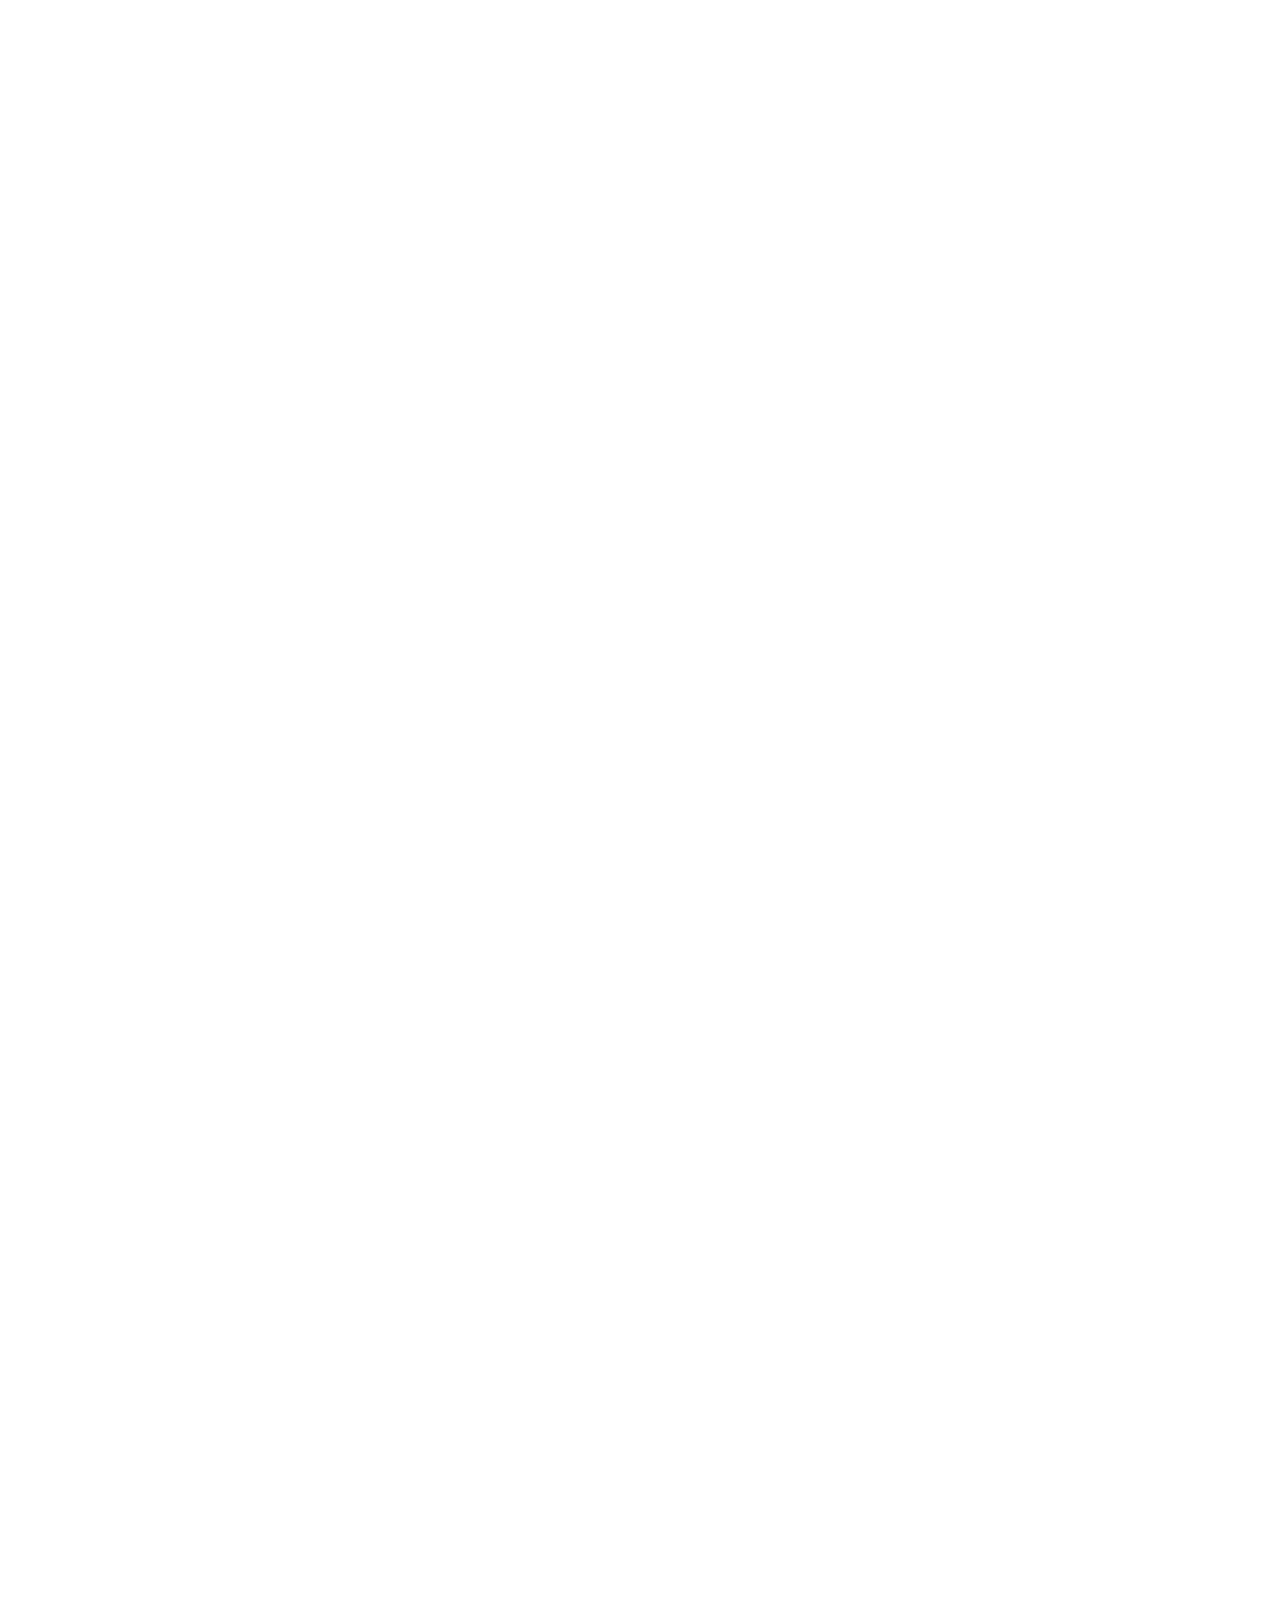
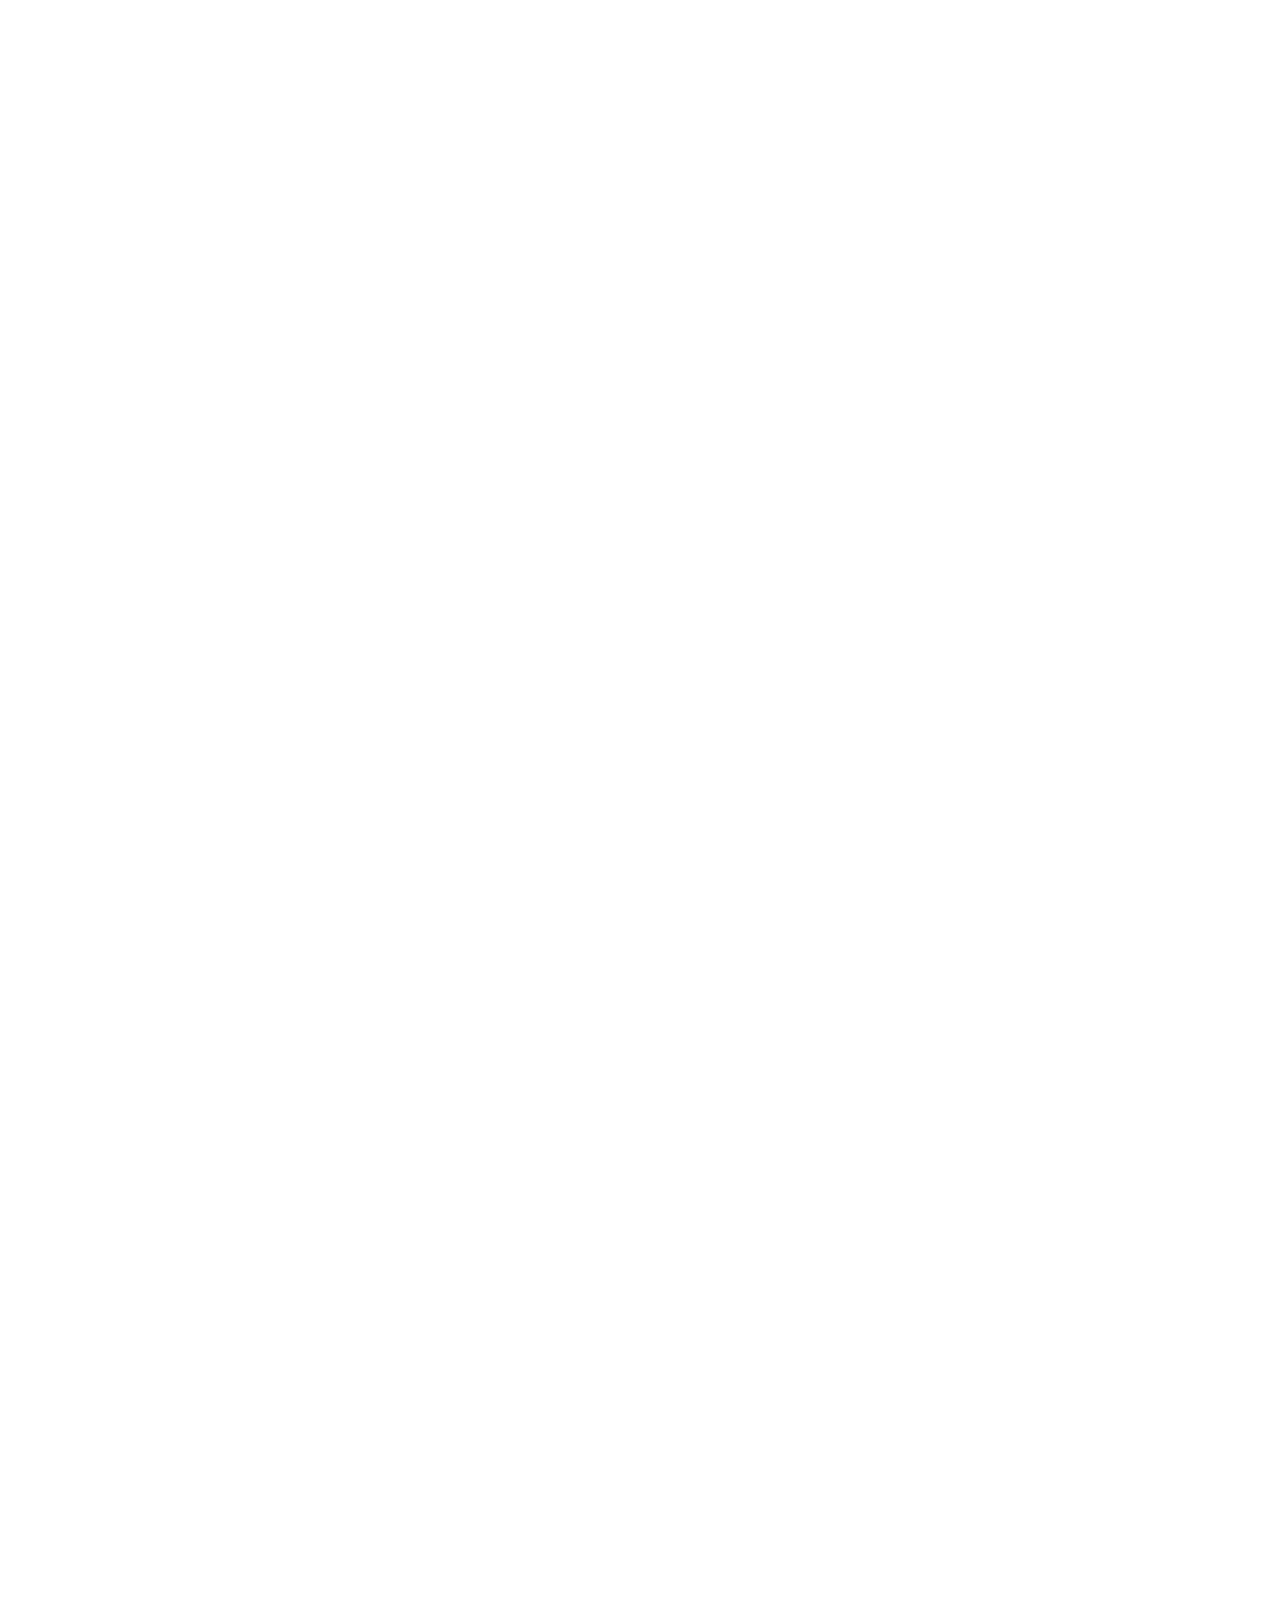
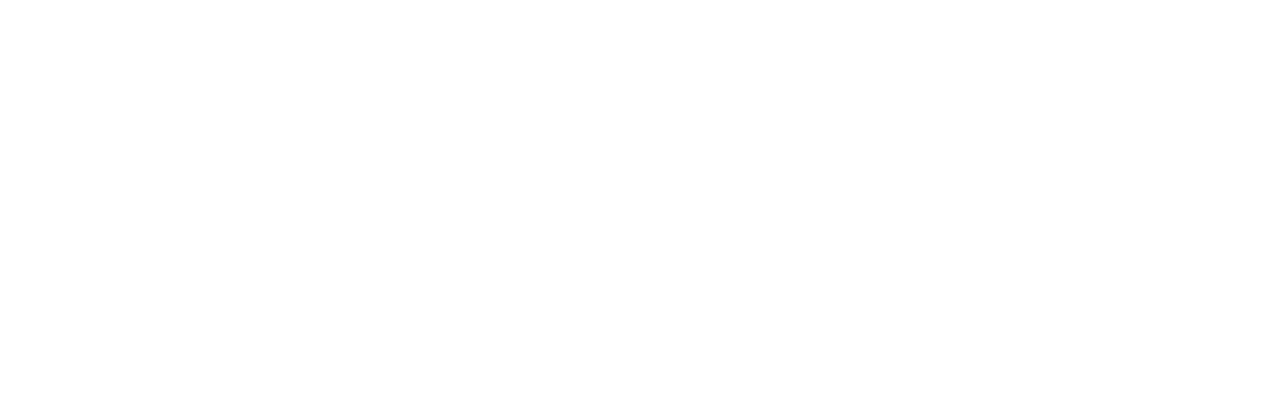
==== commit 90179773: "add: section 'contact'" ====
--- a/NeutronMail/index.html
+++ b/NeutronMail/index.html
@@ -56,7 +56,7 @@
           <li><a class="sotial__item" href="#" target="_blank"><i class="icon-twitter-squared"></i></a></li>
         </ul>
       </div>
-    </section> 
+    </section>
     <section class="about">
       <div class="about__item">
         <h3 class="about__title">Swiss Privacy</h3>
@@ -145,6 +145,49 @@
       <p class="partners__text">Those, who help us secure your privacy</p>
       <img class="partners__img" src="assets/img/partners2.jpg" alt="Cool company partners">
     </section>
+    <section class="contact">
+      <div class="contact__email">
+        <ul class="email__list">
+          <li>General: <a class="email__item" href="#">contact@neutronmail.ch</a></li>
+          <li>Media: <a class="email__item" href="#">media@neutronmail.ch</a></li>
+          <li>Security: <a class="email__item" href="#">security@neutronmail.ch</a></li>
+        </ul>
+        <p class="contact__support">For support inquiries, please visit<br>
+          <a href="#">neutronmail.com/support</a>
+        </p>
+      </div>
+      <div class="contact__column">
+        <h4 class="contact__title">Company</h4>
+        <ul>
+          <li><a class="contact__item" href="#">Blog</a></li>
+          <li><a class="contact__item" href="#">Team</a></li>
+          <li><a class="contact__item" href="#">Careers</a></li>
+          <li><a class="contact__item" href="#">Support</a></li>
+          <li><a class="contact__item" href="#">Donate</a></li>
+        </ul>
+      </div>
+      <div class="contact__column">
+        <h4 class="contact__title">Legal</h4>
+        <ul>
+          <li><a class="contact__item" href="#">Imprint</a></li>
+          <li><a class="contact__item" href="#">Privacy Policy</a></li>
+          <li><a class="contact__item" href="#">Terms & Conditions</a></li>
+          <li><a class="contact__item" href="#">Transparency Report</a></li>
+          <li><a class="contact__item" href="#">Report Abuse</a></li>
+        </ul>
+      </div>
+      <div class="contact__column">
+        <h4 class="contact__title">NeutronMail</h4>
+        <ul>
+          <li><a class="contact__item" href="#">Pricing</a></li>
+          <li><a class="contact__item" href="#">Security</a></li>
+          <li><a class="contact__item" href="#">Shop</a></li>
+          <li><a class="contact__item" href="#">Press/Media Kit</a></li>
+          <li><a class="contact__item" href="#">Onion Site</a></li>
+        </ul>
+      </div>
+
+    </section>
   </main>
 </body>
 
--- a/NeutronMail/css/style.css
+++ b/NeutronMail/css/style.css
@@ -81,8 +81,8 @@
   font-size: 16px;
   color: #6f6f6f;
   background: url('../assets/img/background-top.jpg') no-repeat 50% 222px;
-  height: 2000px;
   overflow-x: hidden;
+  height: 10000px
 }
 
 .header {
@@ -419,7 +419,7 @@
   top: 2px;
   width: 1000px;
   border-top: 1px solid #b0b0b0;
-  
+
 }
 
 .about__subtitle {
@@ -670,33 +670,36 @@
 .support-us__donate i {
   margin-left: -5px;
 }
+
 .partners {
   position: relative;
   width: 78.8%;
-  /* margin-right: calc(100% - 1476px); */
   margin-top: 104px;
   display: flex;
   flex-direction: column;
   align-items: flex-end;
 }
+
 .partners::before {
-    content: "";
-    display: block;
-    position: absolute;
-    right: 39px;
-    top: -21px;
-    width: 2000px;
-    border-top: 1px solid #b0b0b0;
-}
-.partners::after{
-    content: "";
-    display: block;
-    position: absolute;
-    right: 39px;
-    top: -20px;
-    height: 440px;
-    border-left: 1px solid #b0b0b0;
-}
+  content: "";
+  display: block;
+  position: absolute;
+  right: 39px;
+  top: -21px;
+  width: 2000px;
+  border-top: 1px solid #b0b0b0;
+}
+
+.partners::after {
+  content: "";
+  display: block;
+  position: absolute;
+  right: 39px;
+  top: -20px;
+  height: 440px;
+  border-left: 1px solid #b0b0b0;
+}
+
 .partners__text {
   margin-right: 60px;
   font-size: 0.9rem;
@@ -706,9 +709,99 @@
   margin-top: 1px;
 }
 
-
-
-
+.contact {
+  margin-top: 155px;
+  margin-left: 12.65%;
+  display: flex;
+  width: 62.68%;
+  font-size: 0.875rem;
+  color: #5c5c5c;
+  justify-content: flex-end;
+  letter-spacing: 0.011rem;
+}
+
+.contact__email {
+  position: relative;
+  justify-self: flex-start;
+  flex-grow: 1;
+  padding-left: 20px;
+}
+
+.contact__column:nth-of-type(3) {
+  margin-right: 94px;
+}
+
+.contact__column:nth-of-type(2) {
+  margin-right: 114px;
+  position: relative;
+}
+
+.contact__column:nth-of-type(2)::after {
+  content: "";
+  display: block;
+  position: absolute;
+  right: -27px;
+  top: 4px;
+  height: 316px;
+  border-left: 1px solid #b0b0b0;
+}
+
+.email__item,
+.contact__support a {
+  font-family: "TitilliumWeb-Bold", sans-serif;
+  color: #5c5c5c;
+}
+
+.contact__support a {
+  text-decoration: underline;
+}
+
+.email__item {
+  line-height: 1.45rem;
+}
+
+.contact__support {
+  margin-top: 23px;
+  line-height: 1.45rem;
+}
+
+.contact__email::before {
+  content: "";
+  display: block;
+  position: absolute;
+  left: 0px;
+  top: 8px;
+  height: 131px;
+  border-left: 1px solid #b0b0b0;
+}
+
+.contact__title {
+  font-size: 1.125rem;
+  font-family: "TitilliumWeb-Bold", sans-serif;
+  margin: 5px 0 26px;
+  text-align: right;
+}
+
+.contact__item {
+  display: block;
+  color: #5c5c5c;
+  padding-right: 12px;
+  position: relative;
+  text-align: right;
+  line-height: 1.44rem;
+}
+
+.contact__item:after {
+  content: "";
+  display: block;
+  position: absolute;
+  width: 4px;
+  height: 4px;
+  background: #5c5c5c;
+  right: 1px;
+  top: 11px;
+  border-radius: 1px;
+}
 
 
 
@@ -726,6 +819,7 @@
   .about__item:nth-child(3)::after {
     display: none;
   }
+
   .partners {
     width: 100%;
   }
@@ -752,11 +846,13 @@
     margin-left: -15px;
   }
 }
+
 @media screen and (max-width: 1000px) {
   .partners {
     display: none;
   }
 }
+
 @media screen and (max-width: 950px) {
   .header {
     padding-top: 15px;
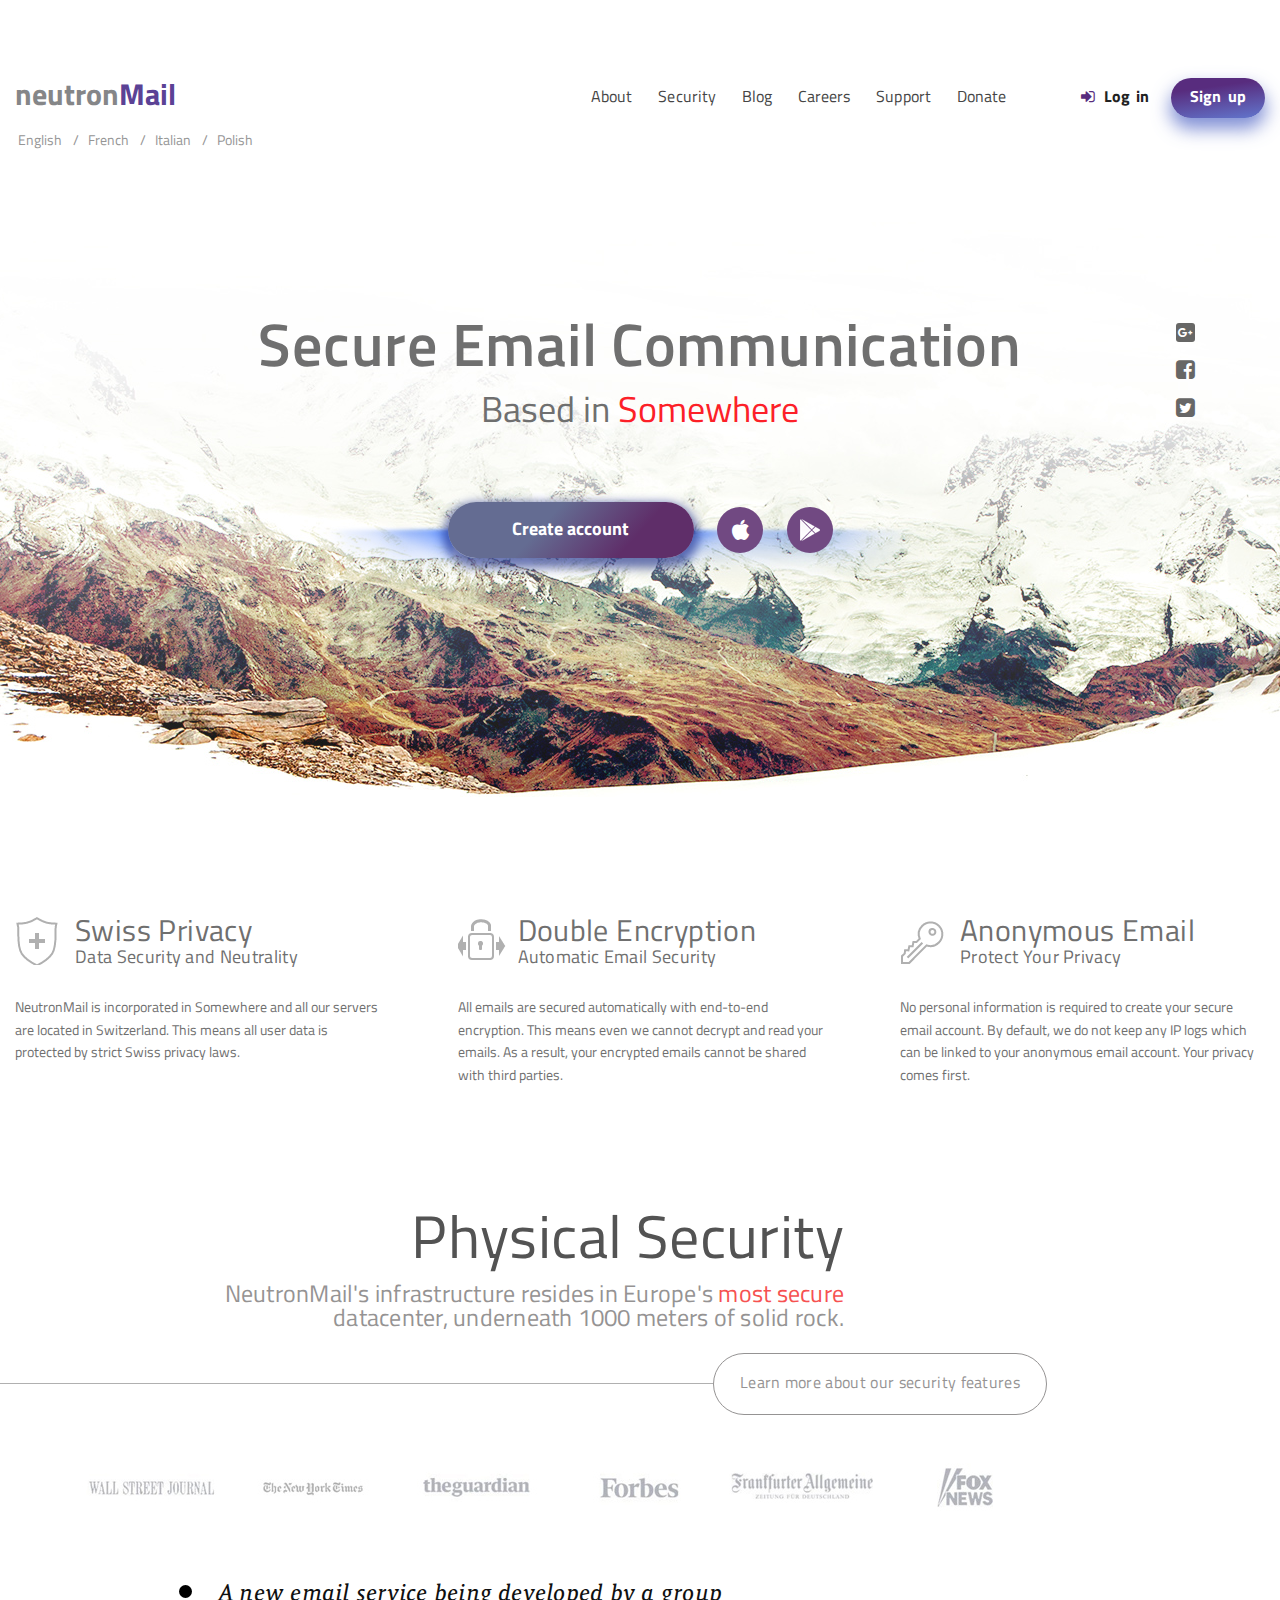
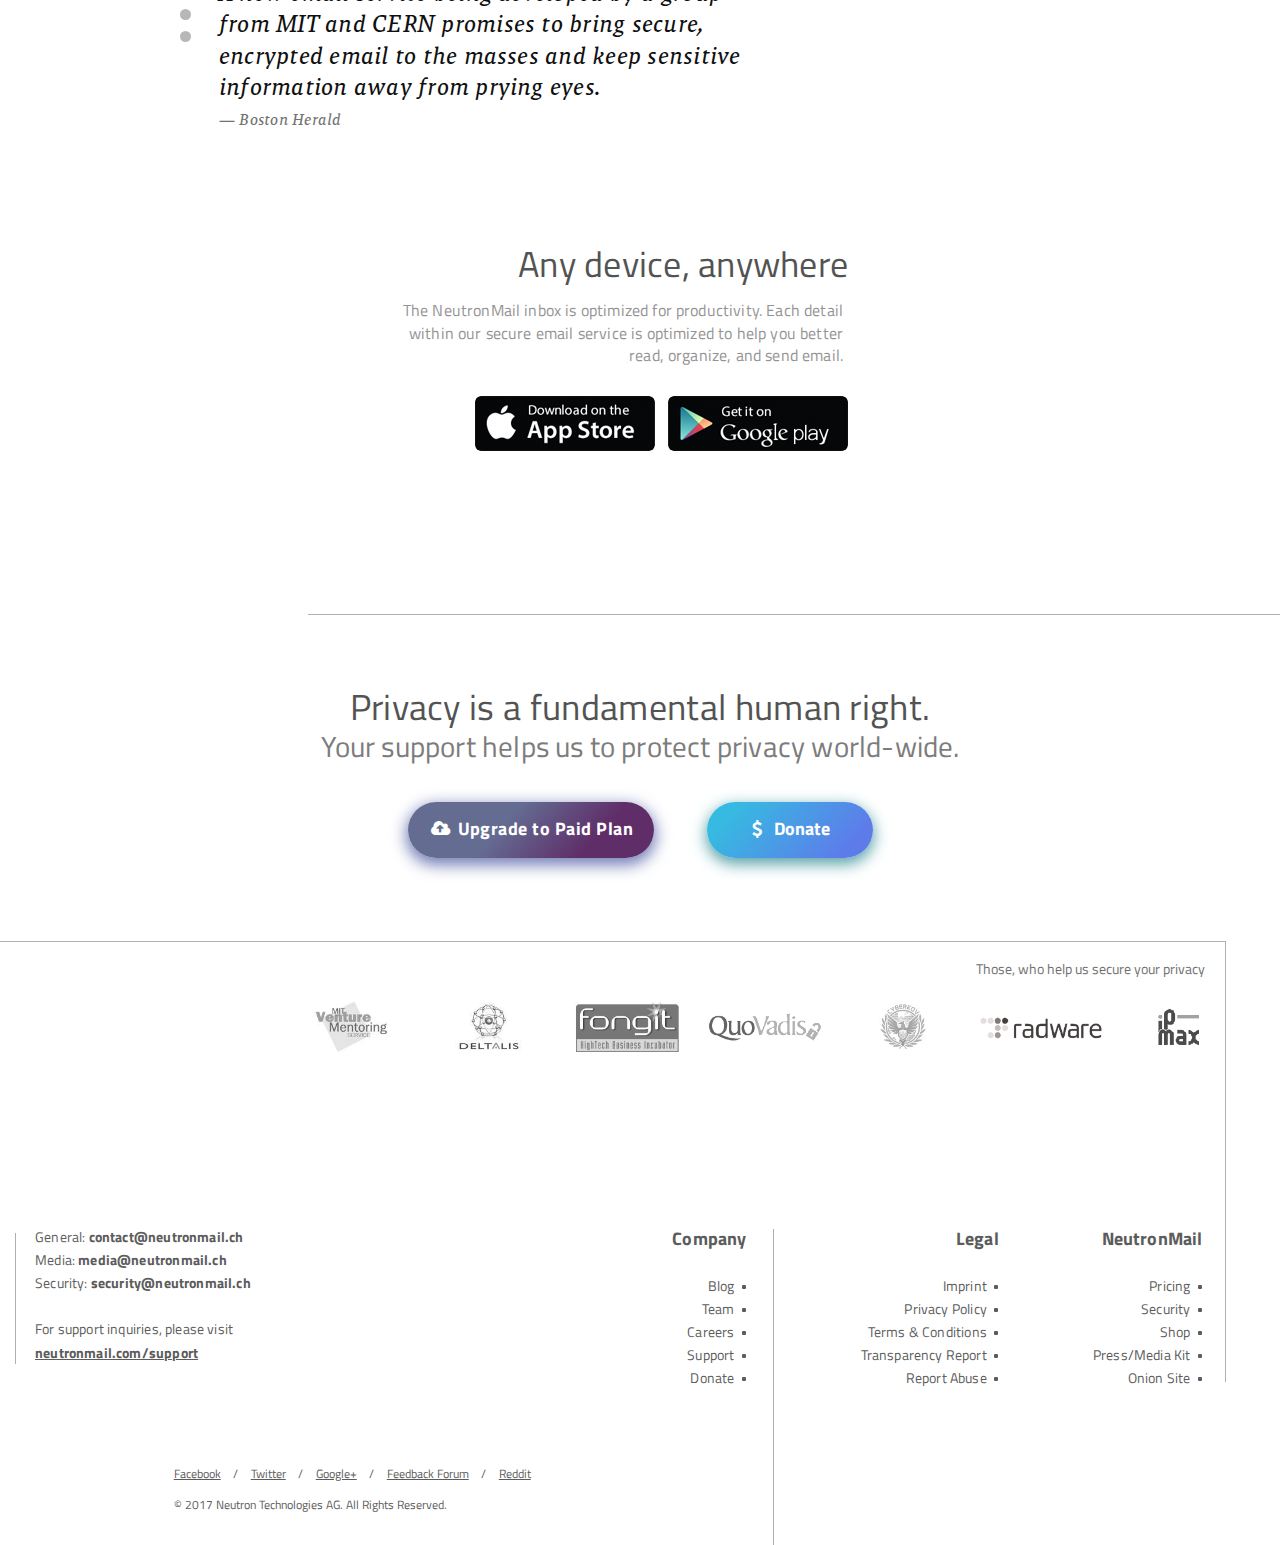
==== commit 5890b619: "add footer" ====
--- a/NeutronMail/index.html
+++ b/NeutronMail/index.html
@@ -143,7 +143,7 @@
     </section>
     <section class="partners">
       <p class="partners__text">Those, who help us secure your privacy</p>
-      <img class="partners__img" src="assets/img/partners2.jpg" alt="Cool company partners">
+      <img class="partners__img" src="assets/img/partners2.png" alt="Cool company partners">
     </section>
     <section class="contact">
       <div class="contact__email">
@@ -189,6 +189,17 @@
 
     </section>
   </main>
+
+  <footer class="footer">
+      <ul class="footer-sotial">
+        <li class="footer-sotial__item"><a href="#">Facebook</a></li>
+        <li class="footer-sotial__item"><a href="#">Twitter</a></li>
+        <li class="footer-sotial__item"><a href="#">Google+</a></li>
+        <li class="footer-sotial__item"><a href="#">Feedback Forum</a></li>
+        <li class="footer-sotial__item"><a href="#">Reddit</a></li>
+      </ul>
+      <p class="footer__copyrite">© 2017 Neutron Technologies AG. All Rights Reserved.</p>
+  </footer>
 </body>
 
 </html>
--- a/NeutronMail/css/style.css
+++ b/NeutronMail/css/style.css
@@ -80,9 +80,10 @@
   font-family: "TitilliumWeb-Regular", sans-serif;
   font-size: 16px;
   color: #6f6f6f;
-  background: url('../assets/img/background-top.jpg') no-repeat 50% 222px;
+  background: url('../assets/img/background-top.jpg') no-repeat 50% 222px,
+              url('../assets/img/divice.png') no-repeat 1004px 1559px,
+              linear-gradient(353.7deg, rgba(255, 255, 255, 1) 35.4%, rgba(239, 239, 239, 0.5) 43.4%, rgba(255, 255, 255, 1) 43.4%);
   overflow-x: hidden;
-  height: 10000px
 }
 
 .header {
@@ -634,6 +635,7 @@
   top: -75px;
   width: 2000px;
   border-top: 1px solid #b0b0b0;
+  z-index: 1;
 }
 
 .support-us__title {
@@ -802,11 +804,46 @@
   top: 11px;
   border-radius: 1px;
 }
-
-
-
-
-
+.footer {
+  font-size: 0.75rem;
+  color: #5c5c5c;
+  margin-top: 79px;
+  margin-left: 12.7%;
+}
+.footer-sotial {
+  display: flex;
+}
+.footer-sotial__item {
+  position: relative;
+  text-decoration: underline;
+  
+  margin-right: 30px;
+}
+.footer-sotial__item a {
+color: #5c5c5c;
+}
+
+.footer-sotial__item:nth-of-type(n + 2)::before {
+  content: "/";
+  display: block;
+  position: absolute;
+  left: -18px;
+}
+.footer__copyrite {
+  margin-top: 19px;
+}
+
+
+
+
+
+
+
+@media screen and (max-width: 1600px) {
+  body{
+  background: url('../assets/img/background-top.jpg') no-repeat 50% 222px;
+  }
+}
 
 @media screen and (max-width: 1350px) {
   .about {
@@ -823,7 +860,10 @@
   .partners {
     width: 100%;
   }
-
+  .contact {
+    margin-left: 0;
+    width: 95%;
+  }
 }
 
 @media screen and (max-width: 1200px) {
@@ -851,6 +891,9 @@
   .partners {
     display: none;
   }
+  .contact__column:nth-of-type(2)::after {
+    display: none;
+  }
 }
 
 @media screen and (max-width: 950px) {
@@ -901,6 +944,19 @@
     width: 100%;
     line-height: 1.5rem;
   }
+  .contact {
+    width: 100%;
+    justify-content: space-between;
+    flex-wrap: wrap;
+  }
+  .contact__email {
+    flex-grow: 0;
+  }
+  .contact__column:nth-of-type(2),
+  .contact__column:nth-of-type(3) {
+    margin-right: 0;
+  }
+
 }
 
 @media screen and (max-width: 750px) {
